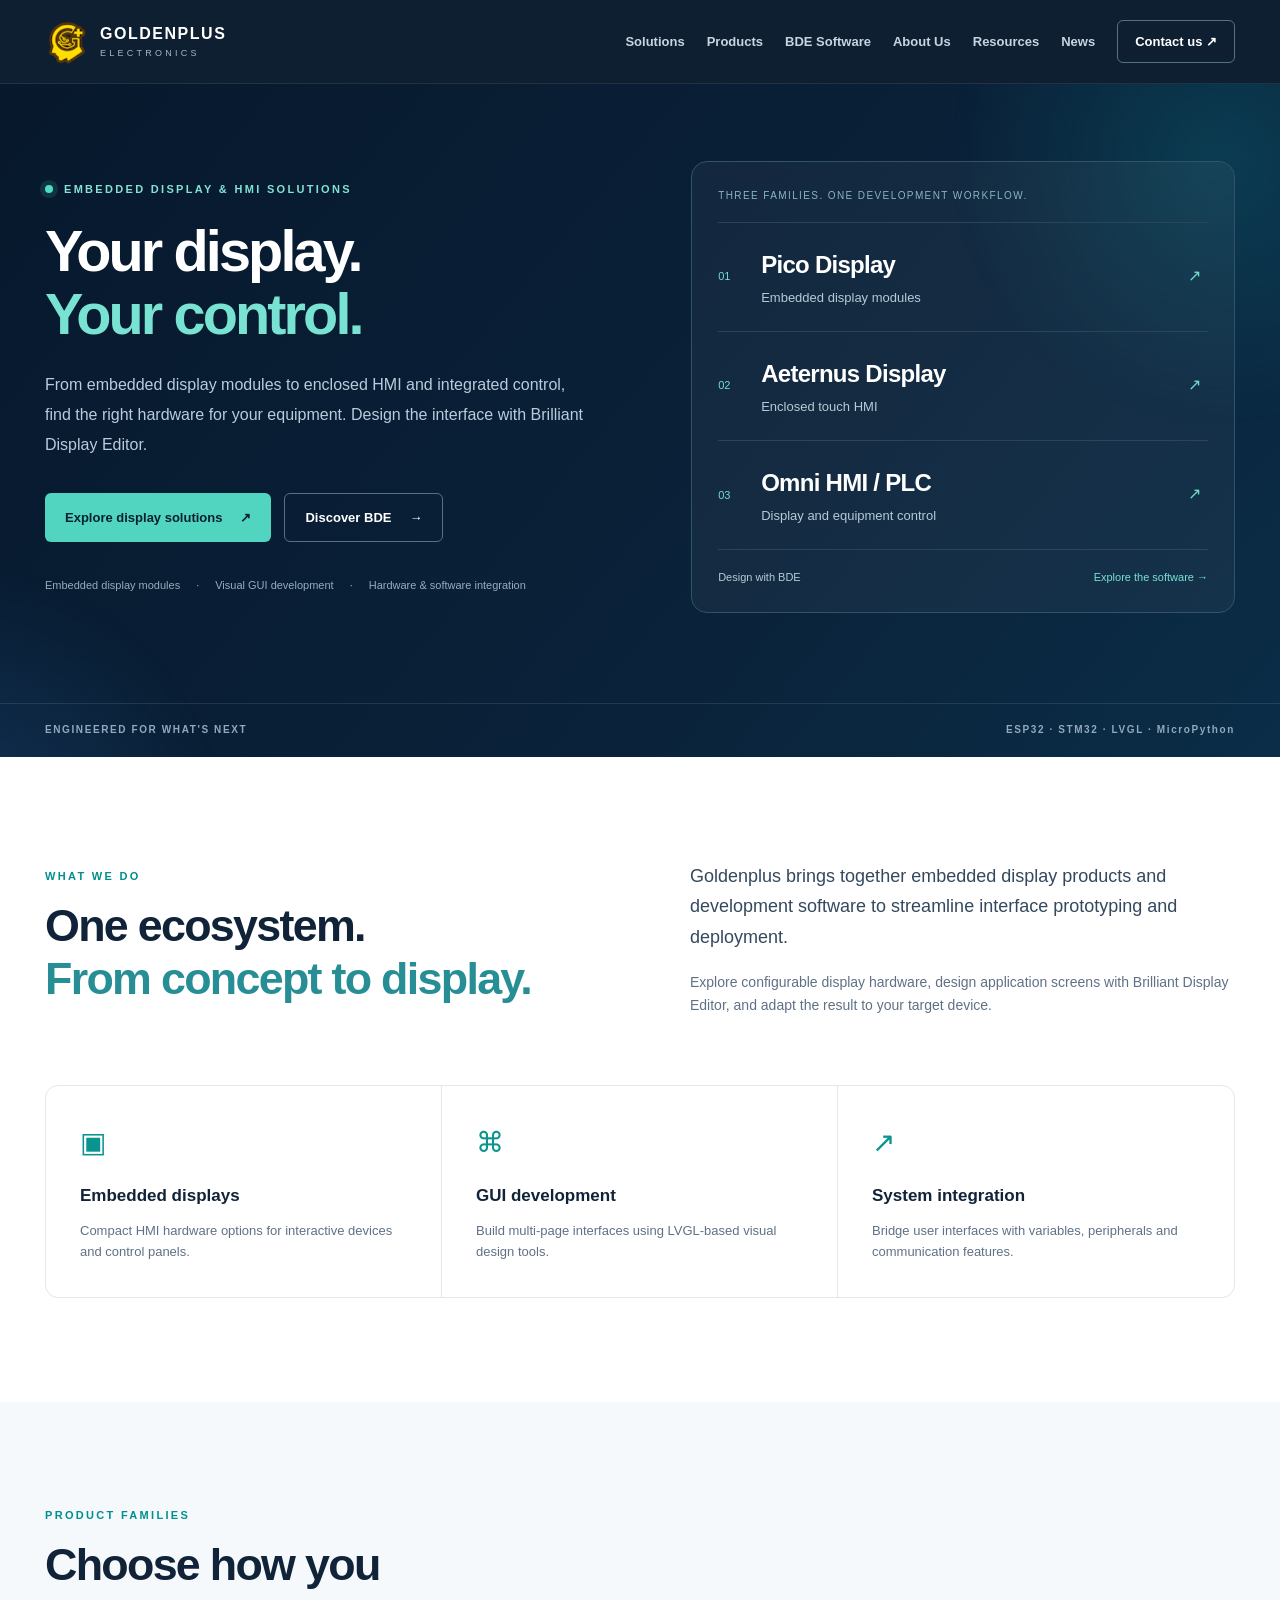
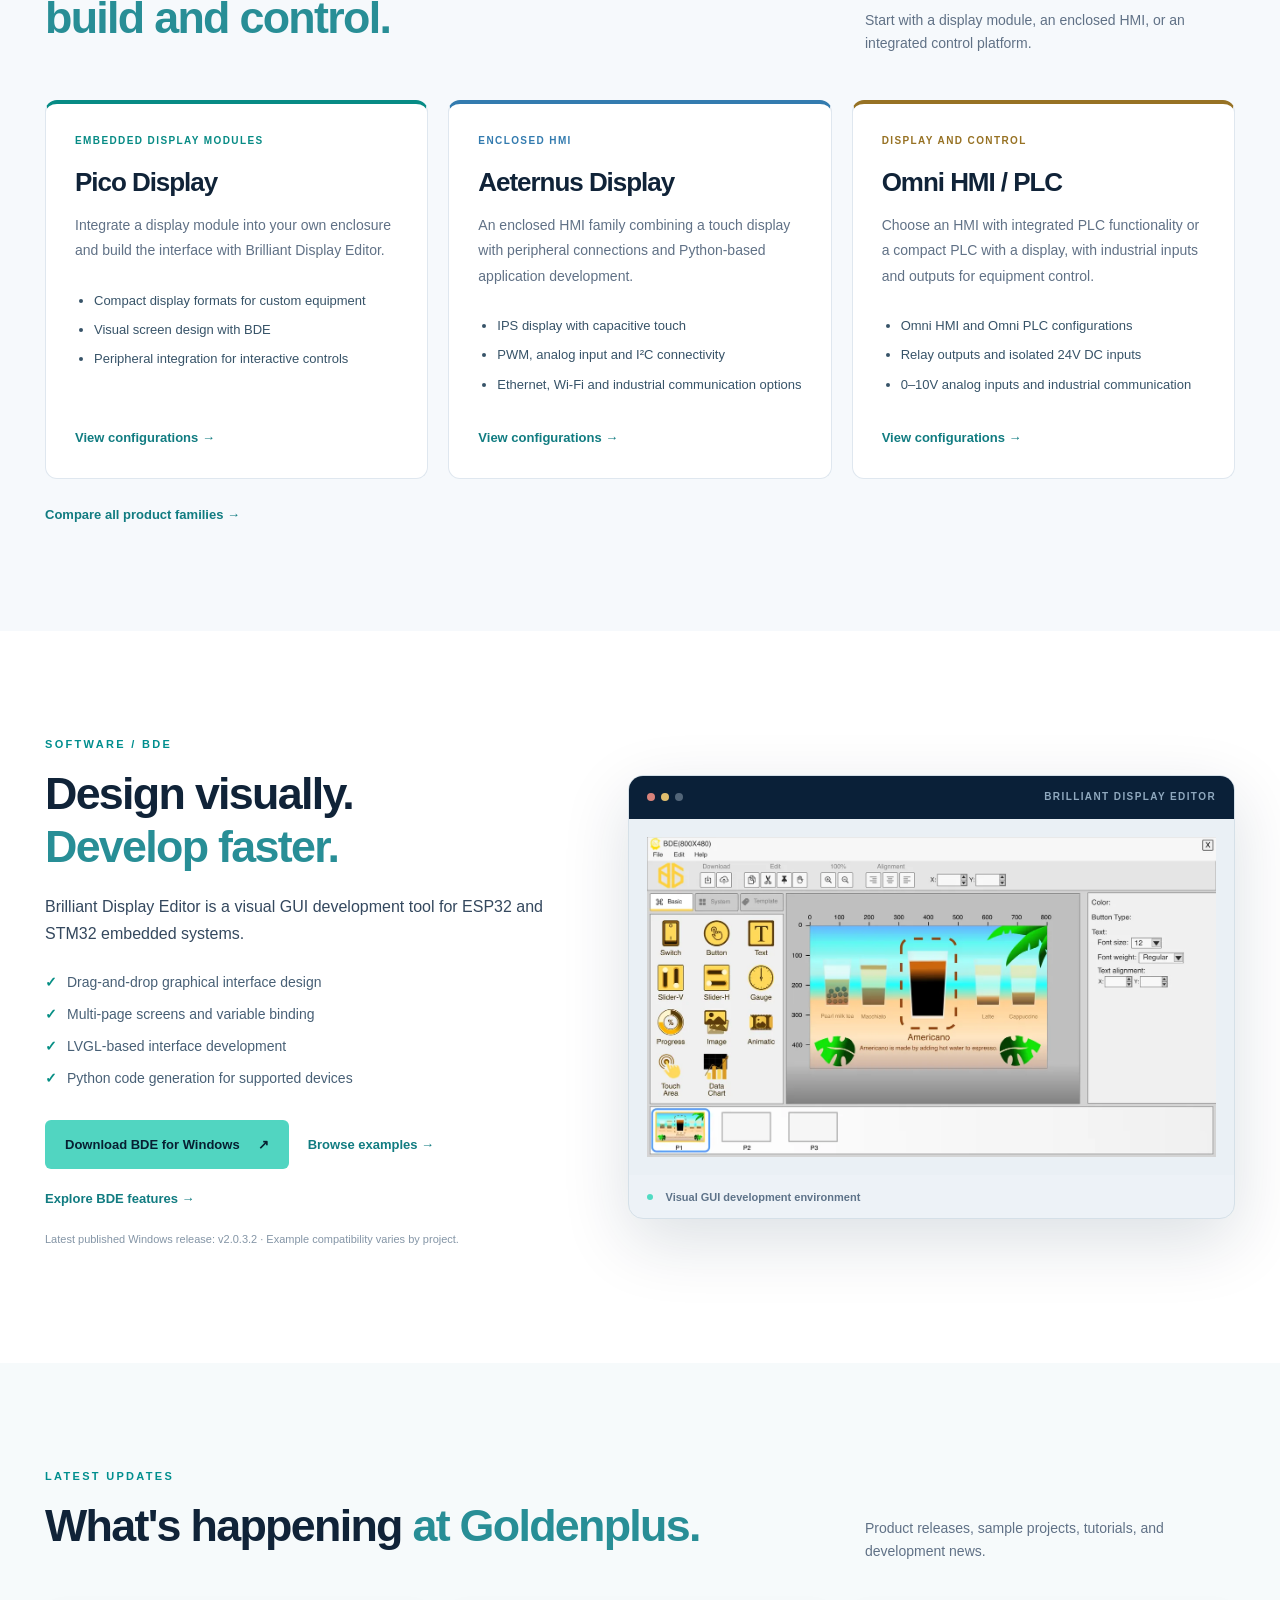
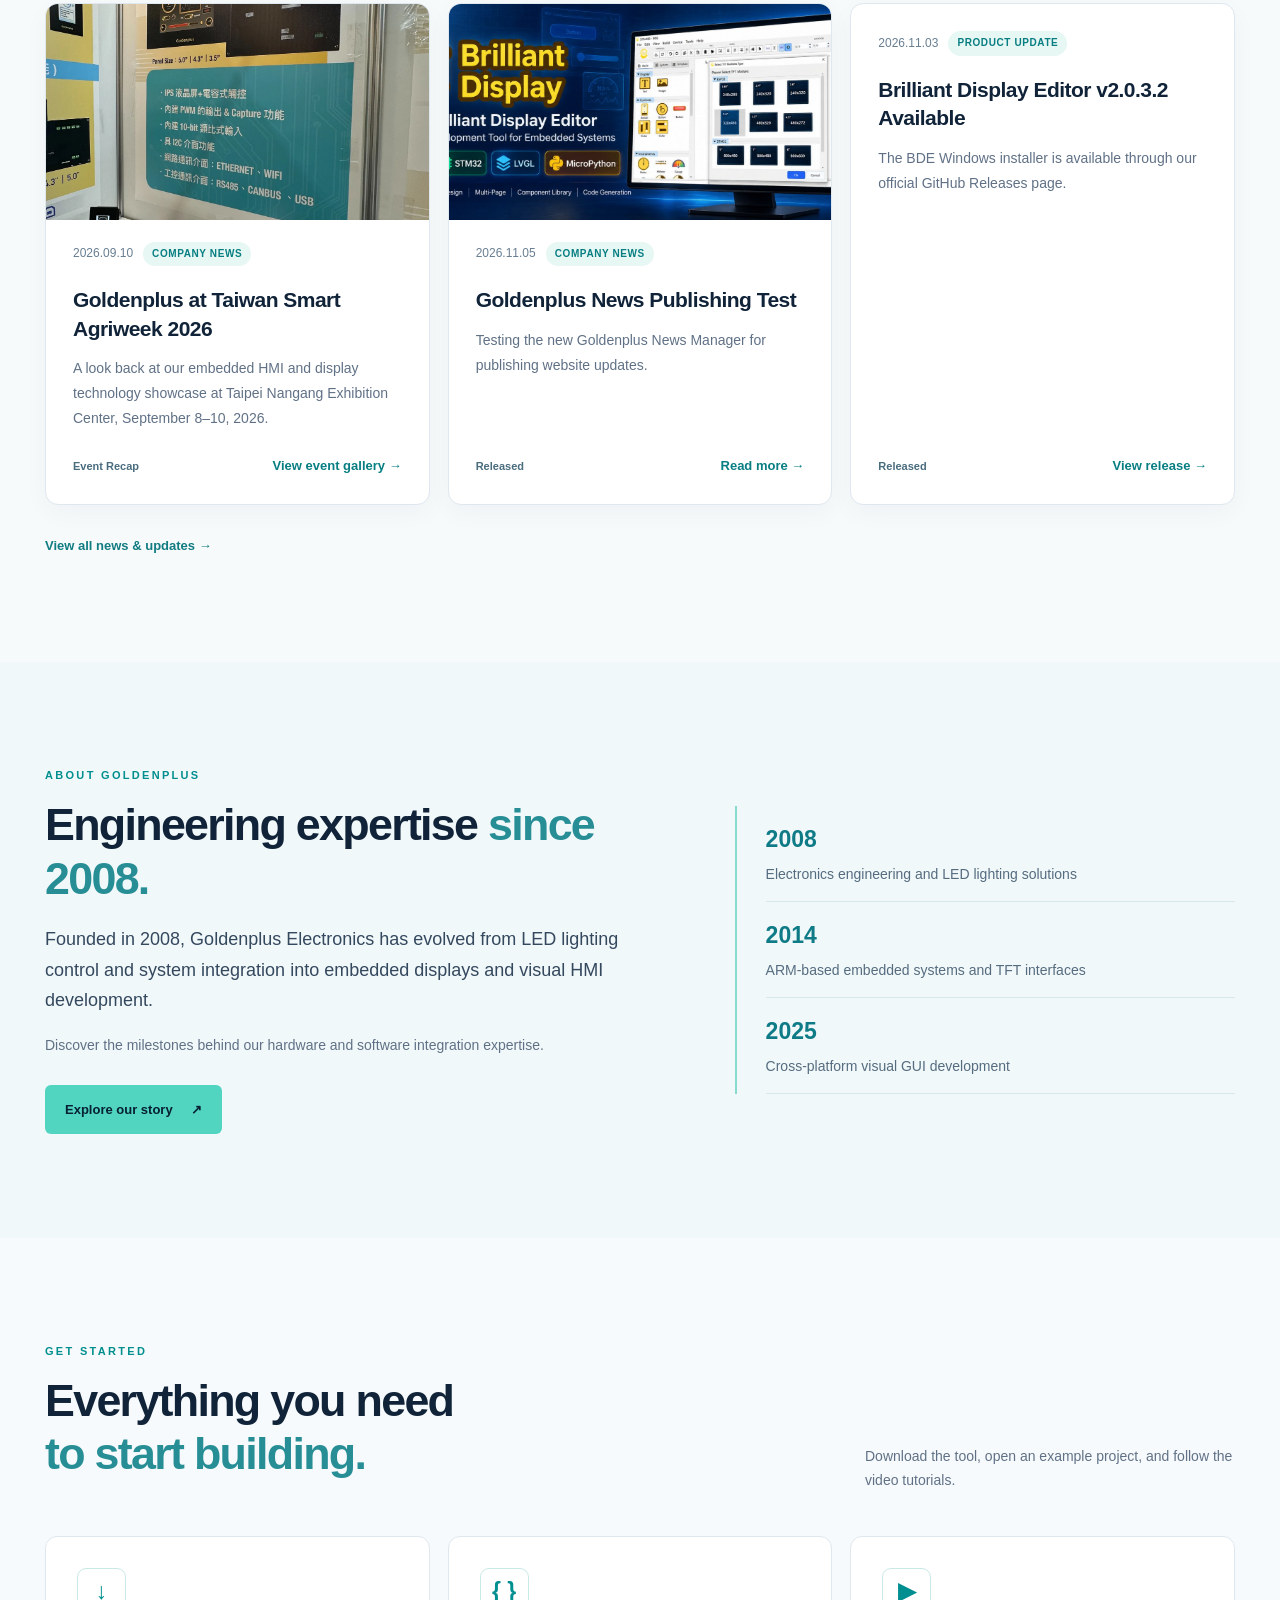
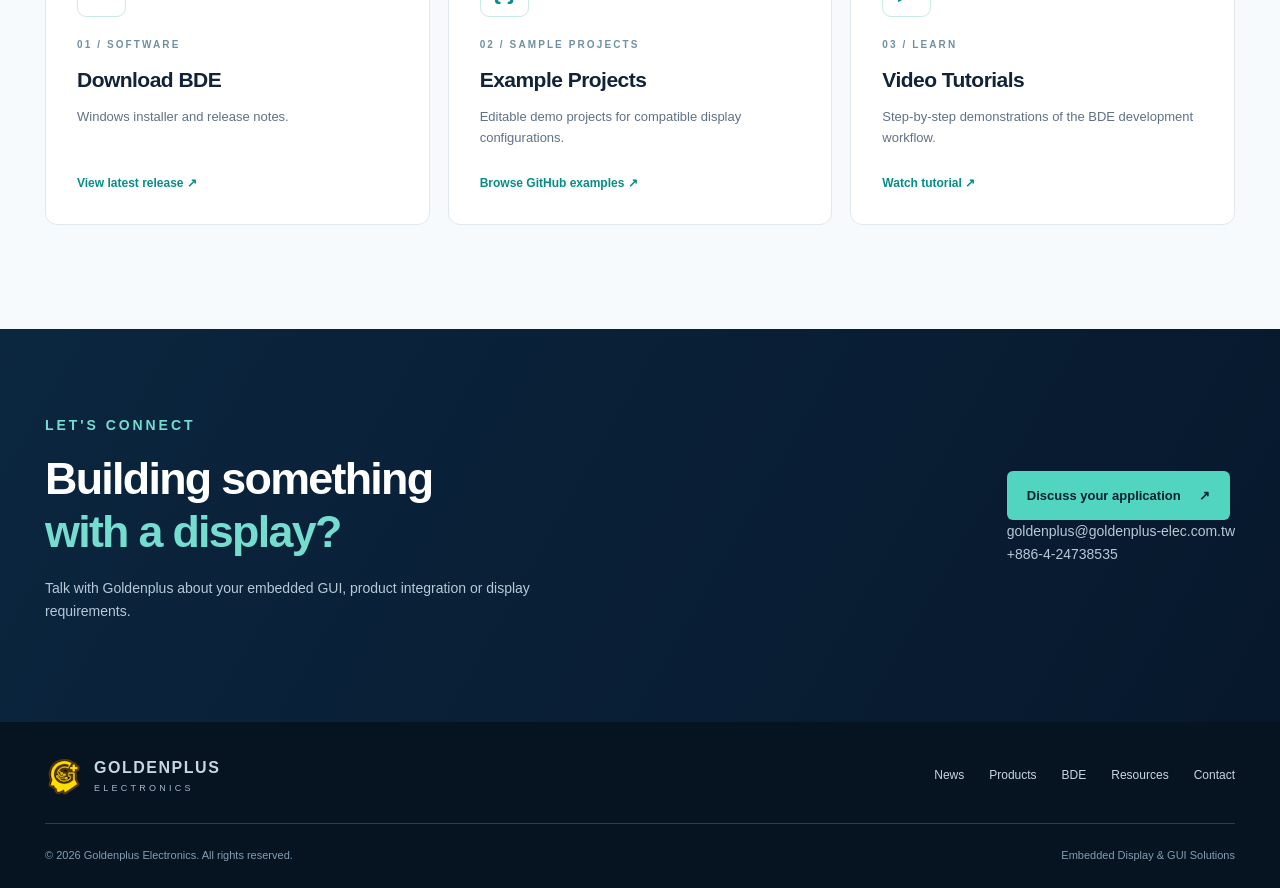
==== index.html @ bac2863a "Restore original Pico product photos in detail gallery" ====
<!doctype html>
<html lang="en">
<head>
<meta charset="utf-8"/>
<meta content="width=device-width, initial-scale=1" name="viewport"/>
<meta content="#07182c" name="theme-color"/>
<meta content="Goldenplus Electronics develops embedded display and HMI solutions for ESP32 and STM32. Explore Pico Display, Aeternus Display, Omni HMI / PLC and Brilliant Display Editor (BDE)." name="description"/>
<meta content="Goldenplus Electronics | Embedded Display Solutions" property="og:title"/>
<meta content="Embedded display hardware, visual GUI development, and engineering solutions for ESP32 and STM32." property="og:description"/>
<title>Goldenplus Electronics | Embedded HMI &amp; Display Solutions</title>
<!-- Set the asset base before loading styles/scripts on nested production URLs. -->
<script>
if (/^(www\.)?goldenplus-elec\.com\.tw$/i.test(window.location.hostname)) {
    var siteBase = document.createElement('base');
    siteBase.href = '/';
    document.head.appendChild(siteBase);
}
</script>
<link href="assets/images/goldenplus-mark.png" rel="icon" type="image/png"/>
<link href="assets/css/style.css?v=42f41fc9467c" rel="stylesheet"/>
<script defer src="assets/js/routes.js?v=c92b873f3d51"></script>
<script defer="" src="assets/js/main.js?v=837a102c98b4"></script>
<script defer="True" src="assets/js/news.js?v=5d70c9dbed1f"></script><script defer src="assets/js/products.js?v=84798b35f860"></script>
</head>
<body>
<a class="skip-link" href="#main">Skip to content</a>
<header class="site-header" id="top">
<div class="container nav-inner">
<a aria-label="Goldenplus Electronics home" class="brand" href="index.html">
<img alt="Goldenplus mark" height="44" src="assets/images/goldenplus-mark.png" width="44"/>
<span><strong>GOLDENPLUS</strong><small>ELECTRONICS</small></span>
</a>
<button aria-controls="primary-nav" aria-expanded="false" aria-label="Open navigation" class="menu-toggle" type="button"><span></span><span></span><span></span></button>
<nav aria-label="Main navigation" class="primary-nav" id="primary-nav"><a href="index.html#solutions">Solutions</a><a href="products.html">Products</a><a href="bde.html">BDE Software</a><a href="about.html">About Us</a><a href="index.html#resources">Resources</a><a href="news.html">News</a><a class="nav-contact" href="index.html#contact">Contact us ↗</a></nav>
</div>
</header>
<main id="main">
<section aria-labelledby="hero-heading" class="hero">
<div class="hero-glow glow-one"></div><div class="hero-glow glow-two"></div>
<div class="container hero-grid">
<div class="hero-copy">
<p class="eyebrow"><span class="eyebrow-dot"></span> EMBEDDED DISPLAY &amp; HMI SOLUTIONS</p>
<h1 id="hero-heading">Your display.<br/><em>Your control.</em></h1>
<p class="hero-lead">From embedded display modules to enclosed HMI and integrated control, find the right hardware for your equipment. Design the interface with Brilliant Display Editor.</p>
<div class="hero-actions"><a class="btn btn-primary" href="products.html">Explore display solutions <span aria-hidden="true">↗</span></a><a class="btn btn-ghost" href="bde.html">Discover BDE <span aria-hidden="true">→</span></a></div>
<div class="hero-points"><span>Embedded display modules</span><span>Visual GUI development</span><span>Hardware &amp; software integration</span></div>
</div>
<div class="hero-visual family-hero-panel" aria-label="Goldenplus product range">
<p class="panel-label">THREE FAMILIES. ONE DEVELOPMENT WORKFLOW.</p>
<a class="hero-family" href="product.html?id=pico"><span class="family-index">01</span><span><strong>Pico Display</strong><small>Embedded display modules</small></span><span aria-hidden="true">↗</span></a>
<a class="hero-family" href="product.html?id=aeternus"><span class="family-index">02</span><span><strong>Aeternus Display</strong><small>Enclosed touch HMI</small></span><span aria-hidden="true">↗</span></a>
<a class="hero-family" href="product.html?id=omni"><span class="family-index">03</span><span><strong>Omni HMI / PLC</strong><small>Display and equipment control</small></span><span aria-hidden="true">↗</span></a>
<div class="panel-foot"><span>Design with BDE</span><a href="bde.html">Explore the software →</a></div>
</div>
</div>
<div class="hero-bottom"><div class="container hero-bottom-inner"><span>ENGINEERED FOR WHAT'S NEXT</span><span>ESP32 · STM32 · LVGL · MicroPython</span></div></div>
</section>
<section aria-labelledby="solutions-heading" class="section intro" id="solutions">
<div class="container intro-grid">
<div><p class="section-kicker">WHAT WE DO</p><h2 id="solutions-heading">One ecosystem.<br/><span>From concept to display.</span></h2></div>
<div><p class="section-lead">Goldenplus brings together embedded display products and development software to streamline interface prototyping and deployment.</p><p class="muted">Explore configurable display hardware, design application screens with Brilliant Display Editor, and adapt the result to your target device.</p></div>
</div>
<div class="container capabilities">
<article class="capability"><span aria-hidden="true" class="capability-icon">▣</span><h3>Embedded displays</h3><p>Compact HMI hardware options for interactive devices and control panels.</p></article>
<article class="capability"><span aria-hidden="true" class="capability-icon">⌘</span><h3>GUI development</h3><p>Build multi-page interfaces using LVGL-based visual design tools.</p></article>
<article class="capability"><span aria-hidden="true" class="capability-icon">↗</span><h3>System integration</h3><p>Bridge user interfaces with variables, peripherals and communication features.</p></article>
</div>
</section>
<section aria-labelledby="hardware-heading" class="section hardware-section" id="hardware">
<div class="container"><div class="section-heading"><div><p class="section-kicker">PRODUCT FAMILIES</p><h2 id="hardware-heading">Choose how you<br/><span>build and control.</span></h2></div><p>Start with a display module, an enclosed HMI, or an integrated control platform.</p></div>
<div class="family-grid" data-product-cards="home" aria-live="polite"><p>Loading product families…</p></div>
<p class="section-followup"><a class="text-link" href="products.html">Compare all product families →</a></p>
<noscript><p>Explore <a href="products.html">Pico Display, Aeternus Display and Omni HMI / PLC</a>. Enable JavaScript to view the product catalog.</p></noscript>
</div></section>
<section aria-labelledby="bde-heading" class="section bde-section" id="bde">
<div class="container bde-grid">
<div class="bde-copy"><p class="section-kicker">SOFTWARE / BDE</p><h2 id="bde-heading">Design visually.<br/><span>Develop faster.</span></h2><p class="section-lead">Brilliant Display Editor is a visual GUI development tool for ESP32 and STM32 embedded systems.</p><ul class="check-list"><li>Drag-and-drop graphical interface design</li><li>Multi-page screens and variable binding</li><li>LVGL-based interface development</li><li>Python code generation for supported devices</li></ul><div class="bde-actions"><a class="btn btn-primary" href="https://github.com/ojamesla/BDE-Releases/releases/latest" rel="noopener noreferrer" target="_blank">Download BDE for Windows <span aria-hidden="true">↗</span></a><a class="text-link" href="https://github.com/ojamesla/BDE-Examples" rel="noopener noreferrer" target="_blank">Browse examples →</a><a class="text-link" href="bde.html">Explore BDE features →</a></div><p class="version-note">Latest published Windows release: v2.0.3.2 · Example compatibility varies by project.</p></div>
<div class="bde-preview"><div class="preview-top"><span class="window-dots"><i></i><i></i><i></i></span><span>BRILLIANT DISPLAY EDITOR</span></div><img alt="Screenshot of the Brilliant Display Editor visual design workspace" loading="lazy" src="assets/images/bde-editor.webp"/><div class="preview-bottom"><span class="live-indicator"></span> Visual GUI development environment</div></div>
</div>
</section>
<section aria-labelledby="latest-news-heading" class="section news-section" id="latest-news">
<div class="container">
<div class="section-heading news-heading">
<div><p class="section-kicker">LATEST UPDATES</p><h2 id="latest-news-heading">What's happening <span>at Goldenplus.</span></h2></div>
<p>Product releases, sample projects, tutorials, and development news.</p>
</div>
<div aria-live="polite" class="news-grid" data-news-list="latest"><p class="news-loading">Loading updates…</p></div>
<div class="news-more"><a class="text-link" href="news.html">View all news &amp; updates →</a></div>
</div>
</section><section aria-labelledby="history-heading" class="section history-preview" id="about"><div class="container history-preview-grid"><div><p class="section-kicker">ABOUT GOLDENPLUS</p><h2 id="history-heading">Engineering expertise <span>since 2008.</span></h2><p class="section-lead">Founded in 2008, Goldenplus Electronics has evolved from LED lighting control and system integration into embedded displays and visual HMI development.</p><p class="muted">Discover the milestones behind our hardware and software integration expertise.</p><a class="btn btn-primary" href="about.html">Explore our story <span aria-hidden="true">↗</span></a></div><div class="milestone-list"><div><strong>2008</strong><span>Electronics engineering and LED lighting solutions</span></div><div><strong>2014</strong><span>ARM-based embedded systems and TFT interfaces</span></div><div><strong>2025</strong><span>Cross-platform visual GUI development</span></div></div></div></section><section aria-labelledby="resources-heading" class="section resources-section" id="resources">
<div class="container"><div class="section-heading"><div><p class="section-kicker">GET STARTED</p><h2 id="resources-heading">Everything you need<br/><span>to start building.</span></h2></div><p>Download the tool, open an example project, and follow the video tutorials.</p></div>
<div class="resources-grid">
<a class="resource-card" href="https://github.com/ojamesla/BDE-Releases/releases/latest" rel="noopener noreferrer" target="_blank"><span class="resource-ico">↓</span><span class="resource-type">01 / SOFTWARE</span><h3>Download BDE</h3><p>Windows installer and release notes.</p><span class="resource-cta">View latest release ↗</span></a>
<a class="resource-card" href="https://github.com/ojamesla/BDE-Examples" rel="noopener noreferrer" target="_blank"><span class="resource-ico">{ }</span><span class="resource-type">02 / SAMPLE PROJECTS</span><h3>Example Projects</h3><p>Editable demo projects for compatible display configurations.</p><span class="resource-cta">Browse GitHub examples ↗</span></a>
<a class="resource-card" href="https://youtu.be/vJTLKdbB1n0" rel="noopener noreferrer" target="_blank"><span class="resource-ico">▶</span><span class="resource-type">03 / LEARN</span><h3>Video Tutorials</h3><p>Step-by-step demonstrations of the BDE development workflow.</p><span class="resource-cta">Watch tutorial ↗</span></a>
</div>
</div>
</section>
<section class="contact-section" id="contact"><div class="container contact-grid"><div><p class="section-kicker">LET'S CONNECT</p><h2>Building something<br/><em>with a display?</em></h2><p>Talk with Goldenplus about your embedded GUI, product integration or display requirements.</p></div><div class="contact-cta"><a class="btn btn-primary" href="mailto:goldenplus@goldenplus-elec.com.tw">Discuss your application <span aria-hidden="true">↗</span></a><p><a href="mailto:goldenplus@goldenplus-elec.com.tw">goldenplus@goldenplus-elec.com.tw</a><br/><a href="tel:+886424738535">+886-4-24738535</a></p></div></div></section>
</main>
<footer class="site-footer"><div class="container footer-main"><a class="brand" href="index.html"><img alt="" height="38" src="assets/images/goldenplus-mark.png" width="38"/><span><strong>GOLDENPLUS</strong><small>ELECTRONICS</small></span></a><div class="footer-links"><a href="news.html">News</a><a href="products.html">Products</a><a href="bde.html">BDE</a><a href="index.html#resources">Resources</a><a href="index.html#contact">Contact</a></div></div><div class="container footer-bottom"><span>© <span id="year">2026</span> Goldenplus Electronics. All rights reserved.</span><span>Embedded Display &amp; GUI Solutions</span></div></footer>
</body>
</html>
---- assets/css/style.css ----
:root{--navy:#07182c;--navy2:#0b223a;--ink:#102338;--muted:#607186;--border:#dfe7ef;--paper:#f6f9fc;--white:#fff;--accent:#47d6c2;--yellow:#f4c54b;--max:1190px}*{box-sizing:border-box}html{scroll-behavior:smooth;scroll-padding-top:80px}body{margin:0;color:var(--ink);background:#fff;font:16px/1.65 -apple-system,BlinkMacSystemFont,'Segoe UI',Roboto,Arial,sans-serif}a{color:inherit;text-decoration:none}button{font:inherit}img{max-width:100%;height:auto;display:block}.container{width:min(var(--max),calc(100% - 56px));margin-inline:auto}.skip-link{position:absolute;left:10px;top:-60px;padding:10px;background:#fff;z-index:100}.skip-link:focus{top:10px}.site-header{height:84px;position:sticky;top:0;background:rgba(7,24,44,.97);color:white;z-index:40;border-bottom:1px solid rgba(255,255,255,.09);backdrop-filter:blur(14px)}.nav-inner,.brand,.primary-nav,.hero-actions,.hero-points,.hero-bottom-inner,.section-heading,.footer-main,.footer-bottom{display:flex;align-items:center}.nav-inner{height:100%;justify-content:space-between;gap:28px}.brand{gap:11px;flex-shrink:0}.brand img{object-fit:contain}.brand strong,.brand small{display:block;line-height:1.15;letter-spacing:.095em}.brand strong{font-size:16px;font-weight:800}.brand small{font-size:9px;margin-top:5px;color:#a4b7c8;letter-spacing:.36em}.primary-nav{gap:31px;font-size:13px;font-weight:650}.primary-nav>a:not(.nav-contact){color:#c8d4df;transition:color .2s}.primary-nav>a:hover{color:#fff}.nav-contact{border:1px solid #557089;border-radius:6px;padding:10px 17px;color:#fff}.nav-contact:hover{border-color:var(--accent)}.menu-toggle{display:none;background:transparent;border:0;padding:10px;cursor:pointer}.menu-toggle span{display:block;width:25px;height:2px;background:#fff;margin:5px}.hero{position:relative;overflow:hidden;color:#fff;background:linear-gradient(130deg,#07182c 0%,#0a223a 62%,#0b2d47 100%)}.hero-grid{display:grid;grid-template-columns:1.04fr .96fr;min-height:596px;align-items:center;gap:57px;padding-top:77px;padding-bottom:90px;position:relative;z-index:2}.hero-glow{position:absolute;border-radius:100%;filter:blur(7px);pointer-events:none}.glow-one{width:550px;height:550px;right:-210px;top:-200px;background:radial-gradient(circle,rgba(14,157,166,.2),transparent 68%)}.glow-two{width:580px;height:580px;left:-350px;bottom:-380px;background:radial-gradient(circle,rgba(48,115,187,.27),transparent 70%)}.eyebrow,.section-kicker,.resource-type,.product-number{font-size:11px;letter-spacing:.21em;font-weight:800}.eyebrow{color:#83e2d5;display:flex;align-items:center;gap:11px}.eyebrow-dot,.pulse,.live-indicator{width:8px;height:8px;background:#51dbc3;border-radius:50%;display:inline-block;box-shadow:0 0 0 5px rgba(81,219,195,.13)}h1,h2,h3,p{margin-top:0}.hero h1{font-size:clamp(44px,4.5vw,69px);line-height:1.09;letter-spacing:-.05em;max-width:630px;margin:22px 0 24px;font-weight:760}.hero h1 em{color:#78e3d3;font-style:normal}.hero-lead{max-width:550px;color:#bacbdc;font-size:16px;line-height:1.9;margin-bottom:32px}.hero-actions{gap:13px;flex-wrap:wrap}.btn{display:inline-flex;gap:18px;align-items:center;justify-content:center;font-size:13px;font-weight:800;min-height:49px;padding:12px 20px;border-radius:6px;transition:transform .2s,background .2s}.btn:hover{transform:translateY(-2px)}.btn-primary{background:#51d5c1;color:#072032}.btn-primary:hover{background:#7de6d6}.btn-ghost{color:#fff;border:1px solid #577089}.btn-ghost:hover{background:#163b53}.hero-points{gap:16px;flex-wrap:wrap;margin-top:34px;color:#95adbf;font-size:11px}.hero-points span+span:before{content:'·';margin-right:16px;color:#51d5c1}.hero-visual{position:relative}.hero-visual-frame{background:#142c40;border:1px solid rgba(139,220,224,.18);padding:11px;border-radius:18px;box-shadow:0 40px 95px rgba(0,0,0,.34);transform:perspective(1300px) rotateY(-4deg)}.hero-visual-frame img{width:100%;border-radius:10px}.floating-tag{position:absolute;bottom:-31px;left:-35px;display:flex;align-items:center;gap:16px;background:#fff;color:#0a2438;padding:17px 22px;border-radius:9px;box-shadow:0 20px 55px rgba(0,0,0,.25)}.floating-tag strong,.floating-tag small{display:block}.floating-tag strong{font-size:13px}.floating-tag small{font-size:11px;color:#667c8e}.visual-grid{position:absolute;inset:-25px -20px -25px 10px;z-index:-1;background-image:linear-gradient(rgba(114,217,218,.07) 1px,transparent 1px),linear-gradient(90deg,rgba(114,217,218,.07) 1px,transparent 1px);background-size:30px 30px;mask-image:linear-gradient(90deg,transparent,#000)}.hero-bottom{border-top:1px solid rgba(255,255,255,.1);position:relative;z-index:2}.hero-bottom-inner{min-height:53px;justify-content:space-between;color:#91a9bd;font-size:10px;letter-spacing:.16em;font-weight:750}.section{padding:104px 0}.section-kicker{color:#008e8e;margin-bottom:14px}.intro-grid{display:grid;grid-template-columns:1fr 1fr;gap:100px;align-items:center}.section h2,.contact-section h2{font-size:clamp(33px,3.5vw,49px);line-height:1.19;letter-spacing:-.038em;margin:0 0 19px}.section h2 span{color:#288e96}.section-lead{font-size:18px;line-height:1.7;color:#34485e}.muted{color:var(--muted);font-size:14px}.capabilities{display:grid;grid-template-columns:repeat(3,1fr);margin-top:54px;border:1px solid var(--border);border-radius:13px;overflow:hidden}.capability{padding:34px;border-right:1px solid var(--border)}.capability:last-child{border-right:0}.capability-icon{font-size:28px;color:#0a948f}.capability h3{font-size:17px;margin:16px 0 10px}.capability p{font-size:13px;color:var(--muted);margin:0}.hardware-section{background:var(--paper)}.section-heading{justify-content:space-between;align-items:end;gap:60px;margin-bottom:36px}.section-heading>p{max-width:370px;color:var(--muted);font-size:14px;margin-bottom:8px}.product-grid{display:grid;grid-template-columns:repeat(4,1fr);gap:15px}.product-card{background:#fff;border:1px solid var(--border);border-radius:11px;overflow:hidden;transition:transform .2s,box-shadow .2s}.product-card:hover{transform:translateY(-4px);box-shadow:0 14px 35px #123b5515}.product-photo{height:225px;display:flex;align-items:center;justify-content:center;padding:22px;background:linear-gradient(160deg,#f5fafc,#eaf2f7)}.product-photo img{max-height:100%;object-fit:contain}.product-info{padding:20px 21px 24px}.product-number{font-size:9px;color:#5b899a}.product-info h3{font-size:31px;line-height:1;margin:12px 0 8px;letter-spacing:-.03em}.product-info h3 span{font-size:14px;color:#607186;font-weight:500}.product-info p{color:#657a8c;font-size:12px;margin:0}.hardware-note{color:#748599;font-size:12px;margin:19px 0 0}.other-families{margin-top:42px;border-top:1px solid #d6e1ea;padding-top:25px;display:flex;align-items:center;justify-content:space-between;gap:20px}.other-families>div{display:grid;gap:4px}.other-families strong{font-size:15px}.other-families span{font-size:12px;color:#75879a}.other-families>a,.text-link{font-size:13px;font-weight:800;color:#117c81}.bde-section{background:#fff}.bde-grid{display:grid;grid-template-columns:.92fr 1.08fr;align-items:center;gap:65px}.bde-copy .section-lead{font-size:16px}.check-list{list-style:none;margin:24px 0 30px;padding:0;display:grid;gap:9px;font-size:14px;color:#486076}.check-list li:before{content:'✓';display:inline-block;color:#078f85;font-weight:800;margin-right:10px}.bde-actions{display:flex;align-items:center;flex-wrap:wrap;gap:19px}.version-note{font-size:11px;color:#8495a6;margin-top:20px}.bde-preview{background:#edf2f7;border:1px solid #d5e0e8;border-radius:15px;overflow:hidden;box-shadow:0 22px 68px rgba(10,35,64,.14)}.preview-top{height:43px;background:#0a2038;display:flex;align-items:center;justify-content:space-between;padding:0 18px;color:#8fa8be;letter-spacing:.14em;font-weight:800;font-size:10px}.window-dots{display:flex;gap:6px}.window-dots i{width:8px;height:8px;border-radius:50%;background:#526578}.window-dots i:first-child{background:#d8827b}.window-dots i:nth-child(2){background:#dfbd6d}.bde-preview>img{width:100%;max-height:480px;object-fit:contain;padding:18px;background:#eaf0f5}.preview-bottom{height:43px;display:flex;align-items:center;gap:13px;padding:0 18px;color:#5e7389;font-size:11px;font-weight:650}.live-indicator{width:6px;height:6px;box-shadow:none}.resources-section{background:#f7fafc}.resources-grid{display:grid;grid-template-columns:repeat(3,1fr);gap:18px}.resource-card{background:white;padding:31px;border:1px solid var(--border);border-radius:12px;min-height:280px;display:flex;flex-direction:column;transition:transform .2s,border-color .2s}.resource-card:hover{transform:translateY(-4px);border-color:#42c5b9}.resource-ico{font-size:23px;color:#008f90;width:49px;height:49px;border:1px solid #c9e9e7;border-radius:9px;display:flex;align-items:center;justify-content:center;font-weight:700;margin-bottom:20px}.resource-type{font-size:10px;color:#7090a2}.resource-card h3{font-size:21px;margin:10px 0 8px;letter-spacing:-.025em}.resource-card p{font-size:13px;color:var(--muted);margin-bottom:25px}.resource-cta{margin-top:auto;color:#078d88;font-size:12px;font-weight:800}.contact-section{padding:85px 0;background:linear-gradient(120deg,#0b263f,#07182c);color:white}.contact-grid{display:grid;grid-template-columns:1fr .65fr;align-items:center;gap:80px}.contact-section .section-kicker{color:#74ddd0}.contact-section h2 em{font-style:normal;color:#74ddd0}.contact-section p{max-width:540px;color:#b7c9d7;font-size:14px}.contact-cta{justify-self:end}.contact-warning{max-width:275px;font-size:11px!important;color:#d7c695!important;line-height:1.5}.footer-site-link{font-size:12px;color:#8ab4cb}.site-footer{background:#061422;color:#c6d6e3;padding:35px 0 24px}.footer-main{justify-content:space-between;gap:25px;padding-bottom:28px;border-bottom:1px solid #23405a}.footer-links{display:flex;gap:25px;font-size:12px}.footer-links a:hover{color:#77dfd1}.footer-bottom{justify-content:space-between;padding-top:22px;font-size:11px;color:#839eb2}@media(max-width:980px){.hero-grid{grid-template-columns:1fr;gap:35px;padding-top:70px}.hero-copy{max-width:720px}.hero-visual{max-width:700px}.bde-grid{gap:35px}.product-photo{height:185px}.primary-nav{gap:17px}.floating-tag{left:10px}.hero-bottom-inner{gap:12px}}@media(max-width:720px){.container{width:min(100% - 36px,560px)}.site-header{height:69px}.brand strong{font-size:13px}.brand small{font-size:8px}.brand img{width:35px;height:35px}.menu-toggle{display:block}.primary-nav{display:none;position:absolute;left:0;right:0;top:69px;background:#081c32;padding:24px 18px 26px;flex-direction:column;align-items:stretch;gap:17px;border-top:1px solid #1e3c57;box-shadow:0 20px 30px #06142260}.primary-nav.is-open{display:flex}.primary-nav a{font-size:14px}.nav-contact{text-align:center}.hero-grid{padding-top:62px;padding-bottom:70px}.hero h1{font-size:clamp(40px,11vw,59px)}.hero-lead{font-size:15px}.hero-points{gap:9px}.hero-points span+span:before{margin-right:9px}.hero-visual-frame{transform:none}.floating-tag{position:relative;bottom:auto;left:auto;margin:-16px 20px 0;width:max-content;max-width:calc(100% - 40px);padding:12px}.hero-bottom-inner{font-size:8px;letter-spacing:.08em}.section{padding:72px 0}.intro-grid,.bde-grid,.contact-grid{grid-template-columns:1fr;gap:22px}.capabilities{grid-template-columns:1fr;margin-top:28px}.capability{border-right:0;border-bottom:1px solid var(--border);padding:27px}.capability:last-child{border-bottom:0}.section-heading{display:block}.section-heading>p{margin-top:20px}.product-grid{grid-template-columns:repeat(2,1fr)}.product-photo{height:190px}.product-info{padding:15px}.product-info h3{font-size:25px}.other-families{flex-wrap:wrap;gap:25px}.bde-grid{gap:35px}.resources-grid{grid-template-columns:1fr}.resource-card{min-height:auto}.contact-section{padding:65px 0}.contact-cta{justify-self:start}.footer-main,.footer-bottom{align-items:start;flex-direction:column}.footer-links{flex-wrap:wrap;gap:18px}}@media(max-width:390px){.product-grid{gap:9px}.product-photo{height:150px;padding:10px}.product-number{letter-spacing:.08em}.hero-actions .btn{width:100%}.hero-bottom-inner span:first-child{display:none}}

/* --- Multi-page extension: About, Products and BDE --- */
.primary-nav{gap:22px}.primary-nav a[aria-current="page"]{color:#75e2d1}
.section-followup{margin:22px 0 0}.history-preview{background:#f1f8fa}.history-preview-grid{display:grid;grid-template-columns:1.1fr .9fr;gap:78px;align-items:center}.history-preview .btn{margin-top:14px}.milestone-list{border-left:2px solid #89dace;padding-left:29px}.milestone-list>div{display:grid;gap:4px;padding:15px 0;border-bottom:1px solid #d7e7ec}.milestone-list strong{font-size:23px;color:#0e7b86}.milestone-list span{color:#556c7f;font-size:14px}
.inner-hero{background:linear-gradient(120deg,#07182c,#0b2c46);color:#fff;padding:94px 0 100px}.inner-hero .container{max-width:1190px}.inner-hero h1{font-size:clamp(42px,5vw,72px);line-height:1.1;letter-spacing:-.05em;max-width:900px;margin:19px 0 25px}.inner-hero h1 em{font-style:normal;color:#76e1d0}.inner-lead{max-width:700px;color:#c0d0dc;font-size:17px;line-height:1.8}.inner-hero .version-note{color:#a7c7d6;margin-top:18px}
.about-intro{display:grid;grid-template-columns:1fr 1fr;gap:70px}.timeline-section{background:#f6f9fc}.timeline-section h2{margin-bottom:35px}.timeline{display:grid;gap:18px}.timeline-entry{display:grid;grid-template-columns:155px minmax(0,1fr) 255px;gap:24px;align-items:center;background:#fff;padding:20px;border:1px solid var(--border);border-radius:12px}.timeline-year{font-size:25px;font-weight:800;color:#0a8a90;letter-spacing:-.04em}.timeline-copy h3{font-size:20px;margin:0 0 8px}.timeline-copy p{font-size:14px;color:#5c7083;line-height:1.75;margin:0}.timeline-copy .text-link{display:inline-block;margin-top:12px}.timeline-entry img{width:100%;height:145px;object-fit:cover;border-radius:8px;background:#e6edf1}.value-grid{display:grid;grid-template-columns:repeat(3,1fr);gap:18px;margin-top:25px}.value-grid article{padding:26px;background:#fff;border:1px solid var(--border);border-radius:12px}.value-grid h3{font-size:20px;margin-bottom:9px}.value-grid p{font-size:14px;color:var(--muted);margin-bottom:8px}.cta-banner{background:#0a243b;color:white}.cta-banner .section-kicker{color:#73dccf}.cta-banner p{color:#bacbdc}.banner-inner{display:flex;align-items:center;justify-content:space-between;gap:30px}.banner-actions{display:flex;gap:12px;flex-wrap:wrap}.btn-outline-light{border:1px solid #6e90a2;color:white}
.products-detail{background:#f6f9fc}.detail-product-grid{display:grid;grid-template-columns:repeat(2,1fr);gap:20px;margin-top:30px}.detail-product{display:grid;grid-template-columns:42% 1fr;align-items:center;background:white;border:1px solid var(--border);border-radius:14px;overflow:hidden}.detail-product img{width:100%;height:250px;object-fit:contain;background:#eaf2f6;padding:19px}.detail-product>div{padding:20px}.detail-product h3{font-size:28px;line-height:1.1;margin:12px 0}.detail-product p{font-size:14px;color:#5a6f80}.detail-product .product-spec{font-weight:750;color:#0a7884}.family-section{background:white}.soft-tag{display:inline-block;margin-top:9px;padding:5px 10px;border-radius:20px;background:#eaf5f5;color:#217e81;font-size:11px;font-weight:700}.bde-detail-grid{display:grid;grid-template-columns:1fr 1fr;gap:50px;align-items:center}
@media(max-width:980px){.history-preview-grid,.about-intro,.bde-detail-grid{gap:35px}.timeline-entry{grid-template-columns:105px 1fr 170px;gap:14px}.timeline-entry img{height:120px}.detail-product{grid-template-columns:1fr}.detail-product img{height:200px}.primary-nav{gap:13px;font-size:12px}}
@media(max-width:720px){.inner-hero{padding:70px 0 76px}.inner-hero h1{font-size:clamp(38px,10vw,54px)}.inner-lead{font-size:15px}.history-preview-grid,.about-intro,.bde-detail-grid{grid-template-columns:1fr}.milestone-list{margin-top:12px}.timeline-entry{grid-template-columns:1fr;gap:10px}.timeline-entry img{height:190px;order:-1}.timeline-year{font-size:22px}.value-grid,.detail-product-grid{grid-template-columns:1fr}.detail-product{grid-template-columns:42% 1fr}.detail-product img{height:200px}.banner-inner{display:block}.banner-actions{margin-top:22px}.section{padding:68px 0}.hero-visual-frame{padding:6px}.hero-bottom-inner{gap:15px}}
@media(max-width:440px){.detail-product{grid-template-columns:1fr}.detail-product img{height:210px}.timeline-entry img{height:160px}}
@media(prefers-reduced-motion:reduce){html{scroll-behavior:auto}.btn,.product-card,.resource-card{transition:none}}

/* --- Goldenplus News: shared latest cards and dedicated news page --- */
.news-section{background:#f6fafb}.news-heading{margin-bottom:32px}.news-grid{display:grid;grid-template-columns:repeat(3,minmax(0,1fr));gap:18px}.news-card{background:#fff;border:1px solid #dfe7ef;border-radius:13px;padding:27px;display:flex;flex-direction:column;min-height:260px;box-shadow:0 8px 26px rgba(10,35,64,.035)}.news-meta{display:flex;flex-wrap:wrap;align-items:center;gap:10px;margin-bottom:20px}.news-date{font-size:12px;color:#687e91;font-variant-numeric:tabular-nums}.news-category{font-size:10px;font-weight:800;letter-spacing:.06em;text-transform:uppercase;color:#087e82;background:#e6f7f4;border-radius:99px;padding:4px 9px}.news-card h3{font-size:21px;line-height:1.35;letter-spacing:-.025em;margin:0 0 13px}.news-summary{font-size:14px;line-height:1.8;color:#607186;margin-bottom:24px}.news-card-bottom{display:flex;align-items:center;justify-content:space-between;gap:14px;flex-wrap:wrap;margin-top:auto}.news-status{font-size:11px;font-weight:700;color:#496c7e}.news-link{font-size:13px;font-weight:800;color:#087e82}.news-link:hover,.news-more a:hover{text-decoration:underline}.news-more{margin-top:27px}.news-filters{display:flex;flex-wrap:wrap;gap:9px;margin-bottom:28px}.news-filter{appearance:none;background:#fff;color:#315167;border:1px solid #cfdfe6;border-radius:100px;min-height:43px;padding:8px 17px;cursor:pointer;font-weight:700;font-size:13px}.news-filter:hover{border-color:#24a99f}.news-filter.is-active{background:#0b2b43;border-color:#0b2b43;color:#fff}.news-filter:focus-visible,.news-link:focus-visible{outline:3px solid #3cbfac;outline-offset:3px}.news-page-section{background:#f6fafb}.news-disclaimer{margin-top:25px;color:#6b8091;font-size:13px;max-width:760px}.news-loading,.news-error,.news-empty{grid-column:1/-1;color:#607186;font-size:14px;padding:20px 0}.news-cta-section{background:#fff}.news-cta-inner{display:flex;align-items:center;justify-content:space-between;gap:35px}.news-cta-links{display:flex;align-items:center;gap:20px;flex-wrap:wrap}
@media(max-width:980px){.news-grid{grid-template-columns:repeat(2,minmax(0,1fr))}}
@media(max-width:720px){.news-grid{grid-template-columns:1fr}.news-card{min-height:0;padding:23px}.news-card h3{font-size:20px}.news-cta-inner{display:block}.news-cta-links{margin-top:23px}.news-filters{gap:7px}.news-filter{font-size:12px;padding:8px 13px}}

/* News photo covers and event article gallery */
.news-card-media{margin:-27px -27px 22px;overflow:hidden;border-radius:12px 12px 0 0;background:#e6f0f4;aspect-ratio:16/9}
.news-card-image{width:100%;height:100%;object-fit:cover}
.news-card:has(.news-card-media){padding-top:27px}
.event-article{max-width:970px;margin:auto}
.event-article .event-hero-image{width:100%;height:auto;aspect-ratio:16/9;object-fit:cover;border-radius:14px;margin:27px 0 30px}
.event-article h2{font-size:clamp(24px,3vw,36px);line-height:1.2;margin:34px 0 18px}
.event-article p,.event-article li{font-size:16px;color:#52687b;line-height:1.85}
.event-facts{display:grid;grid-template-columns:repeat(3,minmax(0,1fr));gap:12px;margin:20px 0 35px}
.event-facts>div{border-radius:10px;border:1px solid #dfe7ef;background:#fff;padding:16px}
.event-facts strong{display:block;font-size:11px;letter-spacing:.08em;text-transform:uppercase;color:#087e82;margin-bottom:8px}
.event-facts span{font-size:14px;color:#263b4a}
.event-gallery{display:grid;grid-template-columns:repeat(2,minmax(0,1fr));gap:16px;margin-top:23px}
.event-gallery figure{margin:0;background:#fff;border:1px solid #dfe7ef;overflow:hidden;border-radius:12px}
.event-gallery img{width:100%;height:275px;object-fit:cover}
.event-gallery figcaption{padding:12px 14px;font-size:13px;color:#546a7c}
.event-gallery a:focus-visible{outline:3px solid #2faeaa;outline-offset:2px}
@media(max-width:720px){.news-card-media{margin:-23px -23px 20px}.news-card:has(.news-card-media){padding-top:23px}.event-facts{grid-template-columns:1fr}.event-gallery{grid-template-columns:1fr}.event-gallery img{height:auto;max-height:430px;object-fit:contain;background:#eaf0f4}}

/* Shared JSON-backed article template */
.article-section{background:#f6fafb}.article-section .event-article>p:first-child{margin-bottom:20px}.article-section .event-article ul{padding-left:24px}.article-section .event-article li{margin:8px 0}.article-section .event-article .news-error{color:#9a3340}.article-section .event-gallery{margin-bottom:30px}

/* Product catalog: shared family cards, comparison tables and detail template. */
a:focus-visible,button:focus-visible,.spec-scroll:focus-visible{outline:3px solid #189f98;outline-offset:5px}
.family-hero-panel{background:rgba(255,255,255,.04);border:1px solid #315268;border-radius:16px;padding:26px;min-width:0}
.panel-label{font-size:10px;letter-spacing:.14em;color:#88b4c4;margin:0 0 17px}.hero-family{display:grid;grid-template-columns:28px minmax(0,1fr) 20px;gap:15px;align-items:center;padding:22px 0;border-top:1px solid #2a455a}.hero-family strong{font-size:24px;letter-spacing:-.03em;display:block}.hero-family small{color:#b6cad6;font-size:13px;display:block;margin-top:3px}.hero-family:hover strong,.panel-foot a:hover{color:#78e3d0}.family-index{font-size:11px;color:#73ddd0}.hero-family>span:last-child{color:#70dcca}.panel-foot{border-top:1px solid #2a455a;padding-top:18px;display:flex;flex-wrap:wrap;gap:10px;justify-content:space-between;font-size:11px;color:#b7cbd6}.panel-foot a{color:#77e2ce}
.family-grid{display:grid;grid-template-columns:repeat(3,minmax(0,1fr));gap:20px;margin-top:30px}.family-card{--family-accent:#078b85;display:flex;flex-direction:column;min-width:0;background:#fff;border:1px solid var(--border);border-top:4px solid var(--family-accent);border-radius:12px;padding:29px}.family-aeternus{--family-accent:#337baf}.family-omni{--family-accent:#977224}.family-category{color:var(--family-accent);text-transform:uppercase;font-size:10px;letter-spacing:.14em;font-weight:800;margin:0 0 18px}.family-card h3{font-size:26px;letter-spacing:-.04em;line-height:1.2;margin:0 0 15px}.family-title-link:hover{text-decoration:underline;text-underline-offset:5px}.family-summary{color:var(--muted);font-size:14px;line-height:1.8;margin:0 0 18px}.family-highlights{padding-left:19px;font-size:13px;color:#375368;margin:0 0 24px}.family-highlights li{margin:8px 0}.family-cta{margin-top:auto;font-size:13px}.family-comparison,.related-section{background:var(--paper)}.catalog-jump{display:inline-block;color:#7ce3d2;margin-top:15px}.catalog-note{font-size:13px;color:#5d7183;max-width:970px;line-height:1.8;margin-top:18px}.spec-scroll{max-width:100%;overflow-x:auto;border:1px solid var(--border);border-radius:10px;background:#fff;margin-top:22px}.spec-table{width:100%;border-collapse:collapse;text-align:left;font-size:14px;line-height:1.6}.spec-table caption{text-align:left;padding:16px 20px;background:#edf4f7;font-size:12px;font-weight:750;color:#35566c}.spec-table th,.spec-table td{padding:16px 20px;border-bottom:1px solid var(--border);vertical-align:top;min-width:120px}.spec-table thead th{background:#f6f9fb;color:#26495e;font-size:12px}.spec-table tbody th{font-weight:650;color:#26495e}.spec-table td{color:#53697b}.spec-table tr:last-child>*{border-bottom:0}.catalog-help{display:grid;grid-template-columns:1fr auto;align-items:center;gap:50px}.catalog-help p{max-width:750px;color:var(--muted)}.catalog-actions{display:flex;flex-direction:column;gap:17px}.breadcrumb{display:flex;gap:12px;flex-wrap:wrap;font-size:12px;color:#637c8e;margin-bottom:40px}.breadcrumb a{text-decoration:underline;text-underline-offset:3px}.product-intro-grid{display:grid;grid-template-columns:1fr 1fr;gap:55px;align-items:start}.product-intro-grid h2{font-size:clamp(28px,3.5vw,42px);line-height:1.2}.product-intro-grid .spec-scroll{margin-top:0}.product-block{margin-top:64px}.product-block h2{font-size:32px;line-height:1.25}.application-tags{display:flex;flex-wrap:wrap;list-style:none;padding:0;gap:12px}.application-tags li{padding:12px 18px;background:#edf6f6;border:1px solid #d9e9e9;border-radius:7px;font-size:14px}.brochure-panel{background:#f1f7f9;padding:30px;border:1px solid var(--border);border-radius:12px}.brochure-links{display:flex;flex-wrap:wrap;gap:14px;margin-top:22px}.brochure-link{background:#fff;border:1px solid #c9dfe4;border-radius:7px;padding:13px 18px;font-size:14px;font-weight:650;color:#087e82}.brochure-link:hover{border-color:#078b85;background:#eaf8f4}.catalog-error{padding:20px;background:#fff5e8;border:1px solid #ead6b3;border-radius:8px;grid-column:1/-1;color:#705126}
@media(max-width:980px){.family-grid{gap:14px}.family-card{padding:22px}.family-card h3{font-size:23px}.product-intro-grid{gap:25px}.hero-family strong{font-size:23px}}
@media(max-width:720px){.family-grid,.product-intro-grid,.catalog-help{grid-template-columns:1fr}.family-hero-panel{padding:22px}.hero-family{padding:19px 0}.family-card{padding:25px}.family-card h3{font-size:27px}.spec-table{font-size:13px}.spec-table th,.spec-table td{padding:13px 15px}.family-comparison .spec-table{min-width:720px}.product-block{margin-top:42px}.brochure-panel{padding:23px}.catalog-help{gap:20px}.catalog-actions{align-items:flex-start}.brochure-links{flex-direction:column}.brochure-link{font-size:13px}.contact-cta a{overflow-wrap:anywhere}}

/* Optional product photography, loaded from the product catalog JSON. */
.product-gallery{display:grid;grid-template-columns:repeat(4,minmax(0,1fr));gap:20px;margin-top:24px}
.product-gallery-item{margin:0;min-width:0;background:#fff;border:1px solid var(--border);border-radius:10px;overflow:hidden}
.product-gallery-link{display:flex;align-items:center;justify-content:center;background:#fff;padding:16px;min-height:260px}
.product-gallery-link:hover{background:#f0f8f7}
.product-gallery img{display:block;width:100%;height:260px;object-fit:contain}
.product-gallery figcaption{padding:15px 18px;border-top:1px solid var(--border);font-size:13px;font-weight:650;color:#35566c}
.product-gallery .is-featured{grid-column:1/-1}
.product-gallery .is-featured .product-gallery-link{padding:0;min-height:0}
.product-gallery .is-featured img{width:100%;height:auto}
@media(max-width:980px){.product-gallery{grid-template-columns:repeat(2,minmax(0,1fr))}}
@media(max-width:480px){.product-gallery{grid-template-columns:1fr;gap:16px}.product-gallery-link{min-height:230px}.product-gallery img{height:280px}}
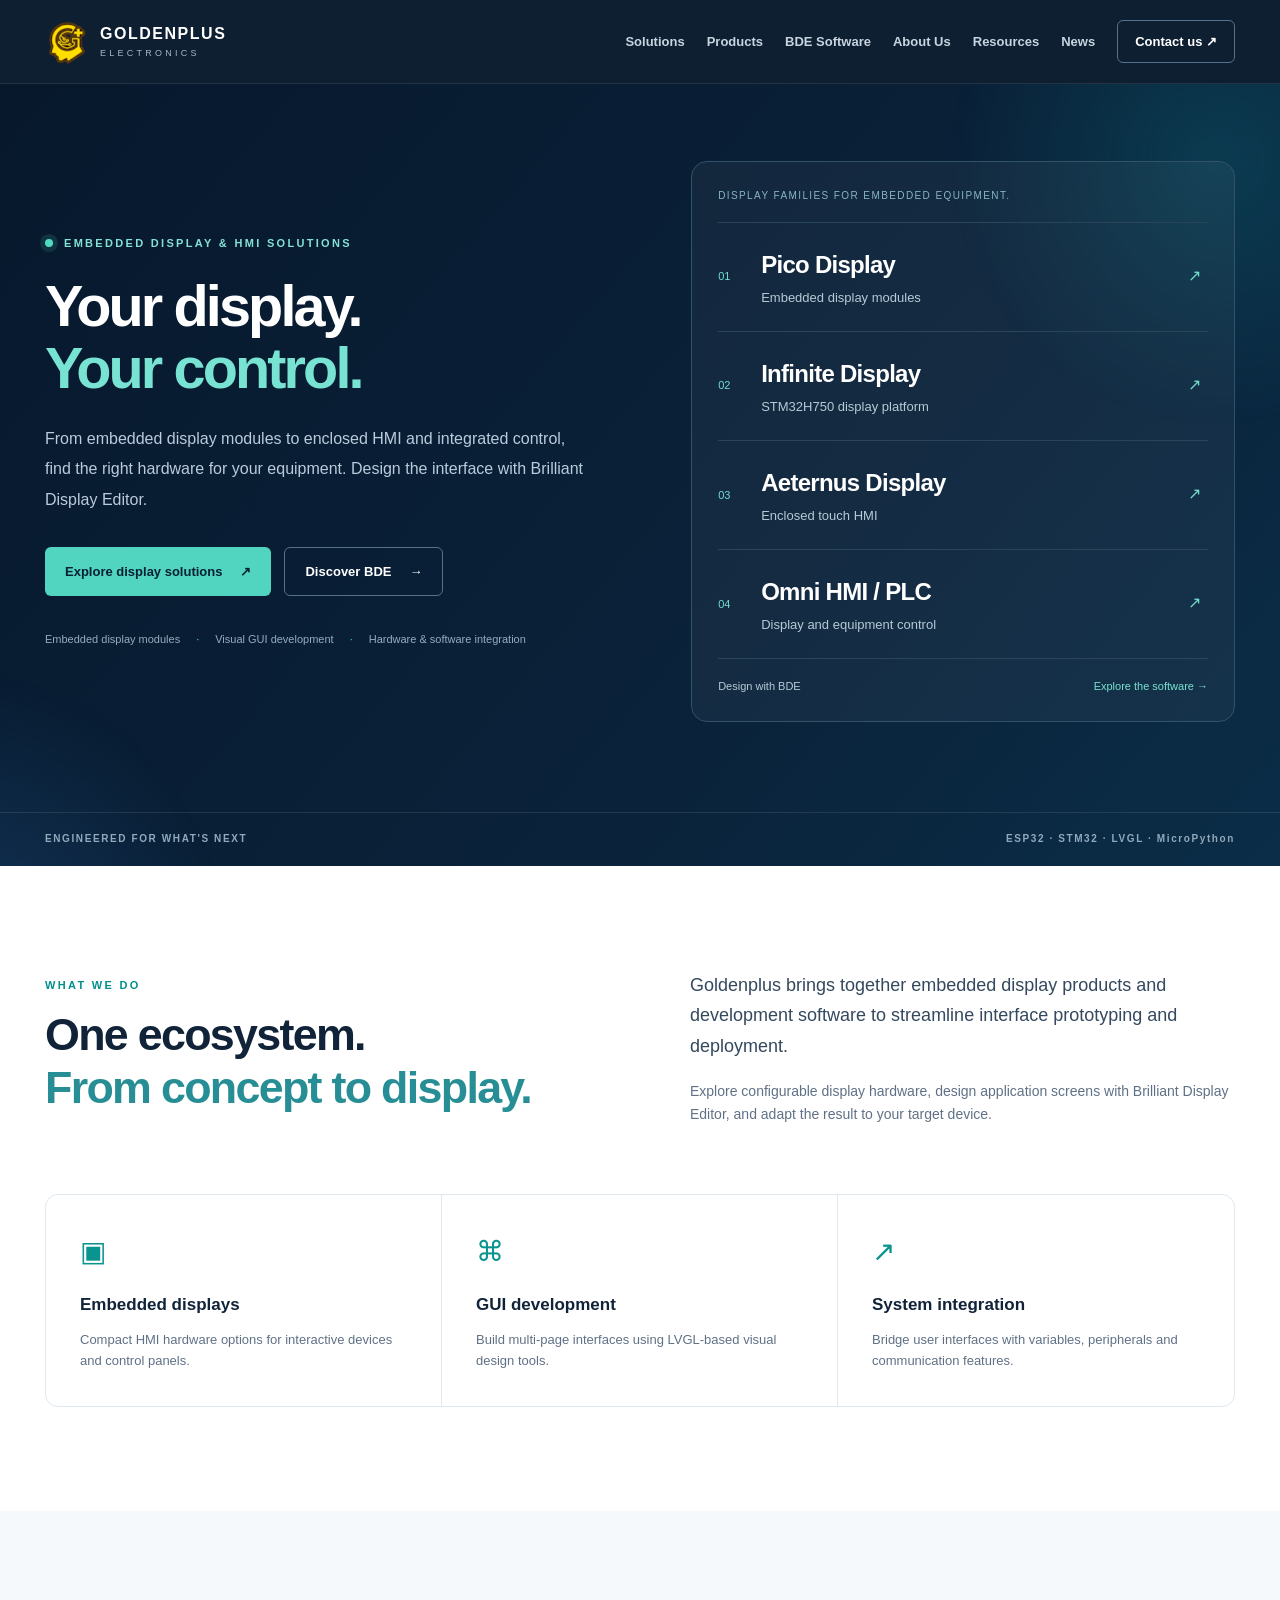
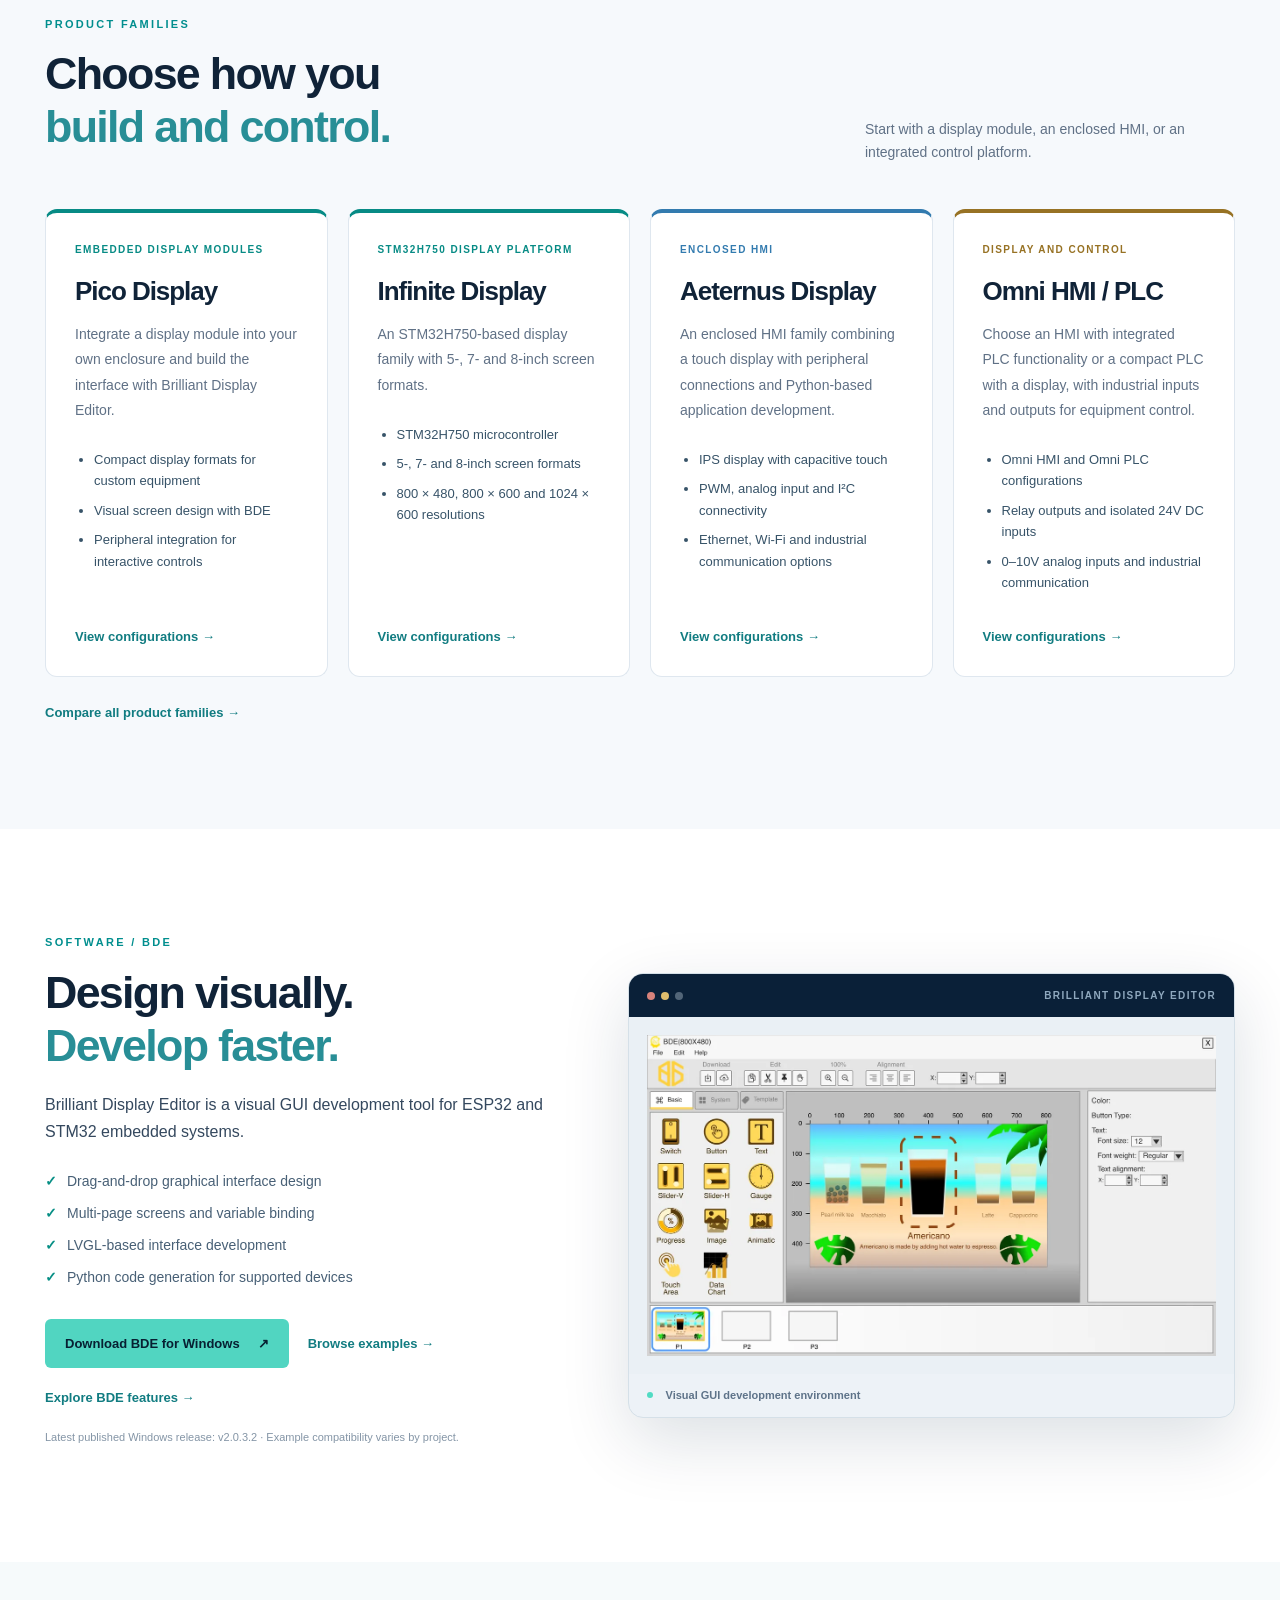
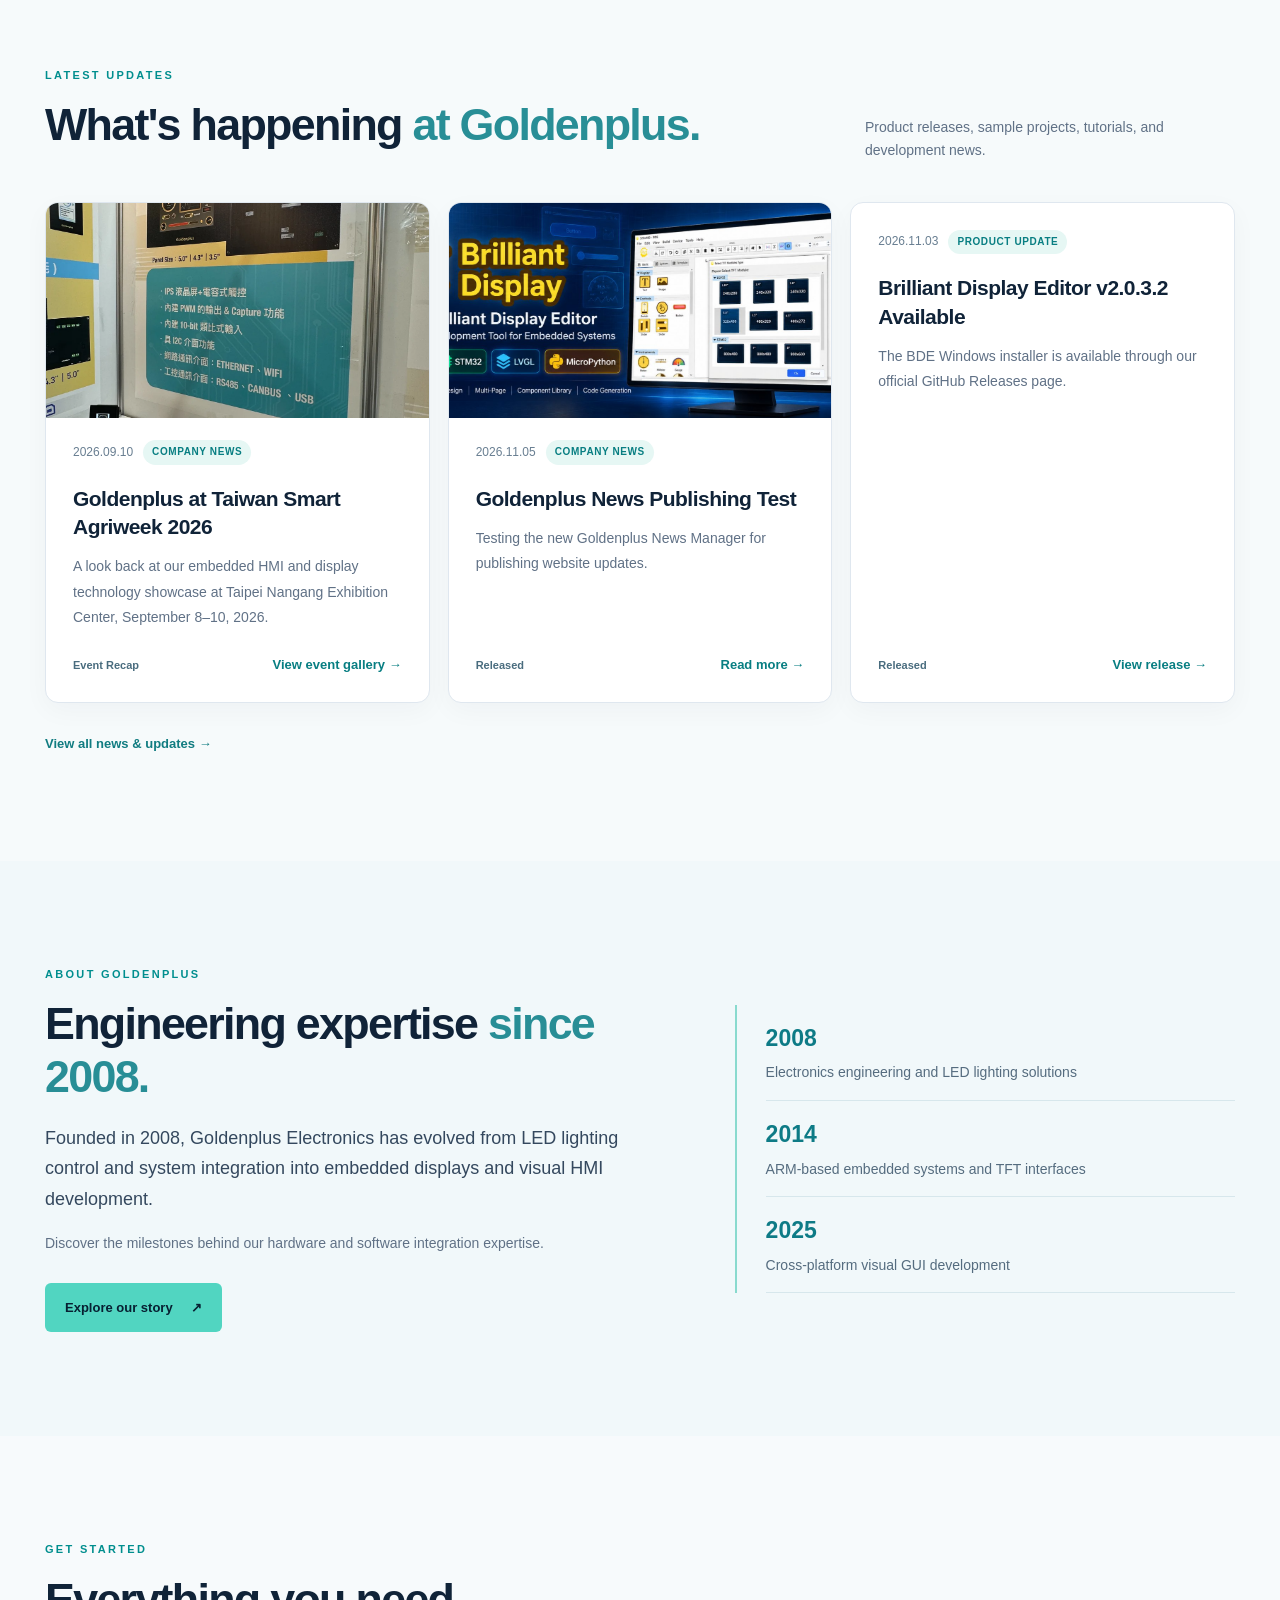
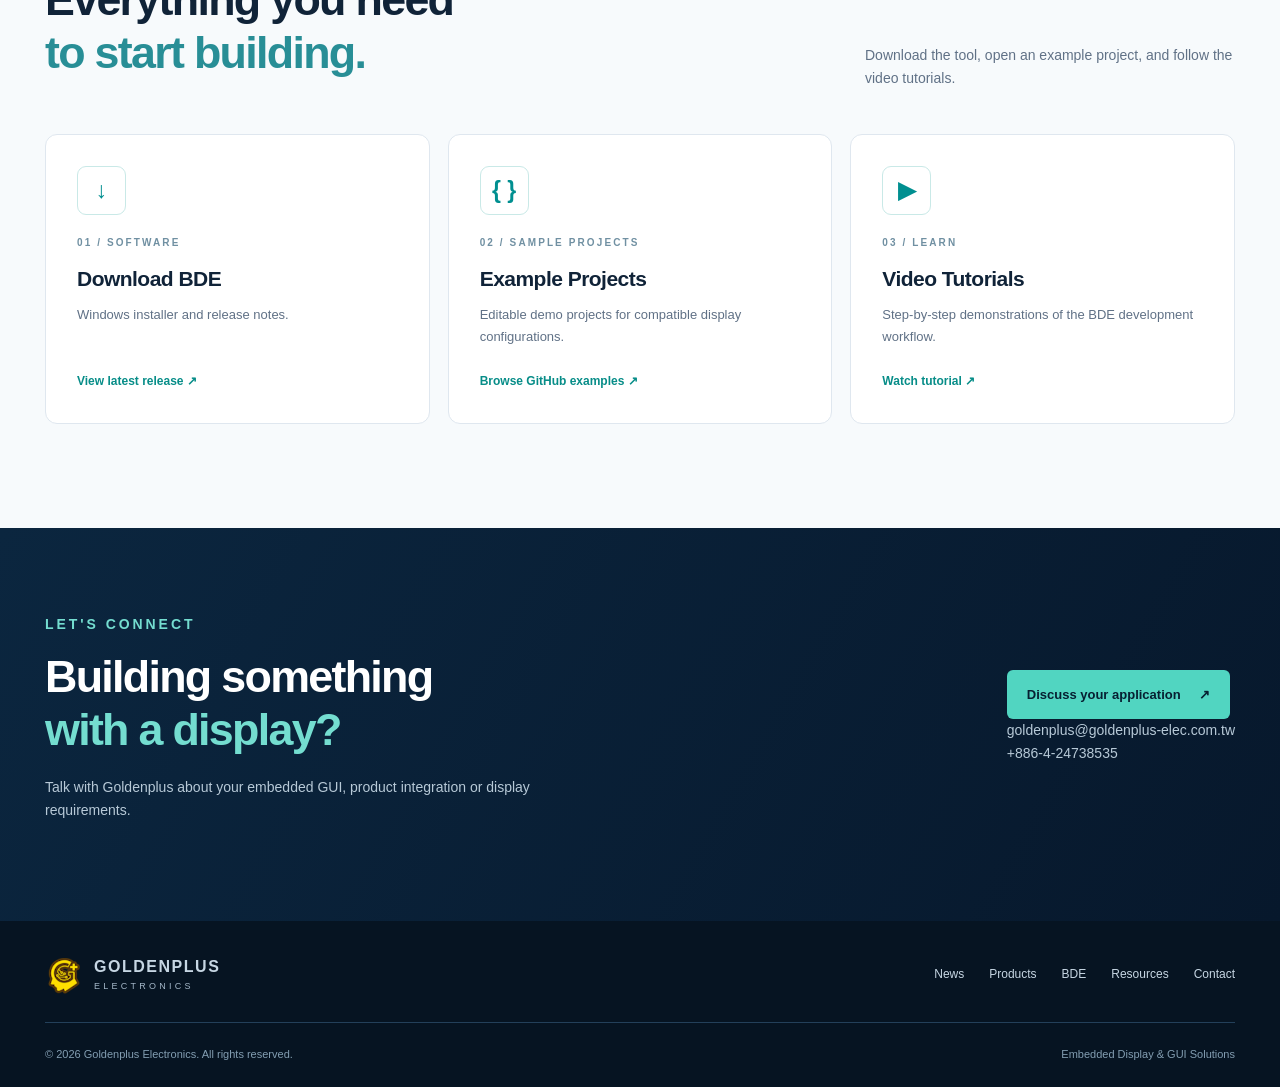
==== commit 89773476: "Restore Infinite Display to the product catalog" ====
--- a/index.html
+++ b/index.html
@@ -4,7 +4,7 @@
 <meta charset="utf-8"/>
 <meta content="width=device-width, initial-scale=1" name="viewport"/>
 <meta content="#07182c" name="theme-color"/>
-<meta content="Goldenplus Electronics develops embedded display and HMI solutions for ESP32 and STM32. Explore Pico Display, Aeternus Display, Omni HMI / PLC and Brilliant Display Editor (BDE)." name="description"/>
+<meta content="Goldenplus Electronics develops embedded display and HMI solutions for ESP32 and STM32. Explore Pico Display, Infinite Display, Aeternus Display, Omni HMI / PLC and Brilliant Display Editor (BDE)." name="description"/>
 <meta content="Goldenplus Electronics | Embedded Display Solutions" property="og:title"/>
 <meta content="Embedded display hardware, visual GUI development, and engineering solutions for ESP32 and STM32." property="og:description"/>
 <title>Goldenplus Electronics | Embedded HMI &amp; Display Solutions</title>
@@ -17,10 +17,10 @@
 }
 </script>
 <link href="assets/images/goldenplus-mark.png" rel="icon" type="image/png"/>
-<link href="assets/css/style.css?v=42f41fc9467c" rel="stylesheet"/>
+<link href="assets/css/style.css?v=1915b0144743" rel="stylesheet"/>
 <script defer src="assets/js/routes.js?v=c92b873f3d51"></script>
 <script defer="" src="assets/js/main.js?v=837a102c98b4"></script>
-<script defer="True" src="assets/js/news.js?v=5d70c9dbed1f"></script><script defer src="assets/js/products.js?v=84798b35f860"></script>
+<script defer="True" src="assets/js/news.js?v=5d70c9dbed1f"></script><script defer src="assets/js/products.js?v=d4188510f3cd"></script>
 </head>
 <body>
 <a class="skip-link" href="#main">Skip to content</a>
@@ -46,10 +46,11 @@
 <div class="hero-points"><span>Embedded display modules</span><span>Visual GUI development</span><span>Hardware &amp; software integration</span></div>
 </div>
 <div class="hero-visual family-hero-panel" aria-label="Goldenplus product range">
-<p class="panel-label">THREE FAMILIES. ONE DEVELOPMENT WORKFLOW.</p>
+<p class="panel-label">DISPLAY FAMILIES FOR EMBEDDED EQUIPMENT.</p>
 <a class="hero-family" href="product.html?id=pico"><span class="family-index">01</span><span><strong>Pico Display</strong><small>Embedded display modules</small></span><span aria-hidden="true">↗</span></a>
-<a class="hero-family" href="product.html?id=aeternus"><span class="family-index">02</span><span><strong>Aeternus Display</strong><small>Enclosed touch HMI</small></span><span aria-hidden="true">↗</span></a>
-<a class="hero-family" href="product.html?id=omni"><span class="family-index">03</span><span><strong>Omni HMI / PLC</strong><small>Display and equipment control</small></span><span aria-hidden="true">↗</span></a>
+<a class="hero-family" href="product.html?id=infinite"><span class="family-index">02</span><span><strong>Infinite Display</strong><small>STM32H750 display platform</small></span><span aria-hidden="true">↗</span></a>
+<a class="hero-family" href="product.html?id=aeternus"><span class="family-index">03</span><span><strong>Aeternus Display</strong><small>Enclosed touch HMI</small></span><span aria-hidden="true">↗</span></a>
+<a class="hero-family" href="product.html?id=omni"><span class="family-index">04</span><span><strong>Omni HMI / PLC</strong><small>Display and equipment control</small></span><span aria-hidden="true">↗</span></a>
 <div class="panel-foot"><span>Design with BDE</span><a href="bde.html">Explore the software →</a></div>
 </div>
 </div>
@@ -70,7 +71,7 @@
 <div class="container"><div class="section-heading"><div><p class="section-kicker">PRODUCT FAMILIES</p><h2 id="hardware-heading">Choose how you<br/><span>build and control.</span></h2></div><p>Start with a display module, an enclosed HMI, or an integrated control platform.</p></div>
 <div class="family-grid" data-product-cards="home" aria-live="polite"><p>Loading product families…</p></div>
 <p class="section-followup"><a class="text-link" href="products.html">Compare all product families →</a></p>
-<noscript><p>Explore <a href="products.html">Pico Display, Aeternus Display and Omni HMI / PLC</a>. Enable JavaScript to view the product catalog.</p></noscript>
+<noscript><p>Explore <a href="products.html">Pico Display, Infinite Display, Aeternus Display and Omni HMI / PLC</a>. Enable JavaScript to view the product catalog.</p></noscript>
 </div></section>
 <section aria-labelledby="bde-heading" class="section bde-section" id="bde">
 <div class="container bde-grid">
--- a/assets/css/style.css
+++ b/assets/css/style.css
@@ -43,6 +43,8 @@
 .family-hero-panel{background:rgba(255,255,255,.04);border:1px solid #315268;border-radius:16px;padding:26px;min-width:0}
 .panel-label{font-size:10px;letter-spacing:.14em;color:#88b4c4;margin:0 0 17px}.hero-family{display:grid;grid-template-columns:28px minmax(0,1fr) 20px;gap:15px;align-items:center;padding:22px 0;border-top:1px solid #2a455a}.hero-family strong{font-size:24px;letter-spacing:-.03em;display:block}.hero-family small{color:#b6cad6;font-size:13px;display:block;margin-top:3px}.hero-family:hover strong,.panel-foot a:hover{color:#78e3d0}.family-index{font-size:11px;color:#73ddd0}.hero-family>span:last-child{color:#70dcca}.panel-foot{border-top:1px solid #2a455a;padding-top:18px;display:flex;flex-wrap:wrap;gap:10px;justify-content:space-between;font-size:11px;color:#b7cbd6}.panel-foot a{color:#77e2ce}
 .family-grid{display:grid;grid-template-columns:repeat(3,minmax(0,1fr));gap:20px;margin-top:30px}.family-card{--family-accent:#078b85;display:flex;flex-direction:column;min-width:0;background:#fff;border:1px solid var(--border);border-top:4px solid var(--family-accent);border-radius:12px;padding:29px}.family-aeternus{--family-accent:#337baf}.family-omni{--family-accent:#977224}.family-category{color:var(--family-accent);text-transform:uppercase;font-size:10px;letter-spacing:.14em;font-weight:800;margin:0 0 18px}.family-card h3{font-size:26px;letter-spacing:-.04em;line-height:1.2;margin:0 0 15px}.family-title-link:hover{text-decoration:underline;text-underline-offset:5px}.family-summary{color:var(--muted);font-size:14px;line-height:1.8;margin:0 0 18px}.family-highlights{padding-left:19px;font-size:13px;color:#375368;margin:0 0 24px}.family-highlights li{margin:8px 0}.family-cta{margin-top:auto;font-size:13px}.family-comparison,.related-section{background:var(--paper)}.catalog-jump{display:inline-block;color:#7ce3d2;margin-top:15px}.catalog-note{font-size:13px;color:#5d7183;max-width:970px;line-height:1.8;margin-top:18px}.spec-scroll{max-width:100%;overflow-x:auto;border:1px solid var(--border);border-radius:10px;background:#fff;margin-top:22px}.spec-table{width:100%;border-collapse:collapse;text-align:left;font-size:14px;line-height:1.6}.spec-table caption{text-align:left;padding:16px 20px;background:#edf4f7;font-size:12px;font-weight:750;color:#35566c}.spec-table th,.spec-table td{padding:16px 20px;border-bottom:1px solid var(--border);vertical-align:top;min-width:120px}.spec-table thead th{background:#f6f9fb;color:#26495e;font-size:12px}.spec-table tbody th{font-weight:650;color:#26495e}.spec-table td{color:#53697b}.spec-table tr:last-child>*{border-bottom:0}.catalog-help{display:grid;grid-template-columns:1fr auto;align-items:center;gap:50px}.catalog-help p{max-width:750px;color:var(--muted)}.catalog-actions{display:flex;flex-direction:column;gap:17px}.breadcrumb{display:flex;gap:12px;flex-wrap:wrap;font-size:12px;color:#637c8e;margin-bottom:40px}.breadcrumb a{text-decoration:underline;text-underline-offset:3px}.product-intro-grid{display:grid;grid-template-columns:1fr 1fr;gap:55px;align-items:start}.product-intro-grid h2{font-size:clamp(28px,3.5vw,42px);line-height:1.2}.product-intro-grid .spec-scroll{margin-top:0}.product-block{margin-top:64px}.product-block h2{font-size:32px;line-height:1.25}.application-tags{display:flex;flex-wrap:wrap;list-style:none;padding:0;gap:12px}.application-tags li{padding:12px 18px;background:#edf6f6;border:1px solid #d9e9e9;border-radius:7px;font-size:14px}.brochure-panel{background:#f1f7f9;padding:30px;border:1px solid var(--border);border-radius:12px}.brochure-links{display:flex;flex-wrap:wrap;gap:14px;margin-top:22px}.brochure-link{background:#fff;border:1px solid #c9dfe4;border-radius:7px;padding:13px 18px;font-size:14px;font-weight:650;color:#087e82}.brochure-link:hover{border-color:#078b85;background:#eaf8f4}.catalog-error{padding:20px;background:#fff5e8;border:1px solid #ead6b3;border-radius:8px;grid-column:1/-1;color:#705126}
+@media(min-width:981px){.family-grid[data-product-cards="home"],.family-grid[data-product-cards="catalog"]{grid-template-columns:repeat(4,minmax(0,1fr))}}
+@media(min-width:721px) and (max-width:980px){.family-grid[data-product-cards="home"],.family-grid[data-product-cards="catalog"]{grid-template-columns:repeat(2,minmax(0,1fr))}}
 @media(max-width:980px){.family-grid{gap:14px}.family-card{padding:22px}.family-card h3{font-size:23px}.product-intro-grid{gap:25px}.hero-family strong{font-size:23px}}
 @media(max-width:720px){.family-grid,.product-intro-grid,.catalog-help{grid-template-columns:1fr}.family-hero-panel{padding:22px}.hero-family{padding:19px 0}.family-card{padding:25px}.family-card h3{font-size:27px}.spec-table{font-size:13px}.spec-table th,.spec-table td{padding:13px 15px}.family-comparison .spec-table{min-width:720px}.product-block{margin-top:42px}.brochure-panel{padding:23px}.catalog-help{gap:20px}.catalog-actions{align-items:flex-start}.brochure-links{flex-direction:column}.brochure-link{font-size:13px}.contact-cta a{overflow-wrap:anywhere}}
 
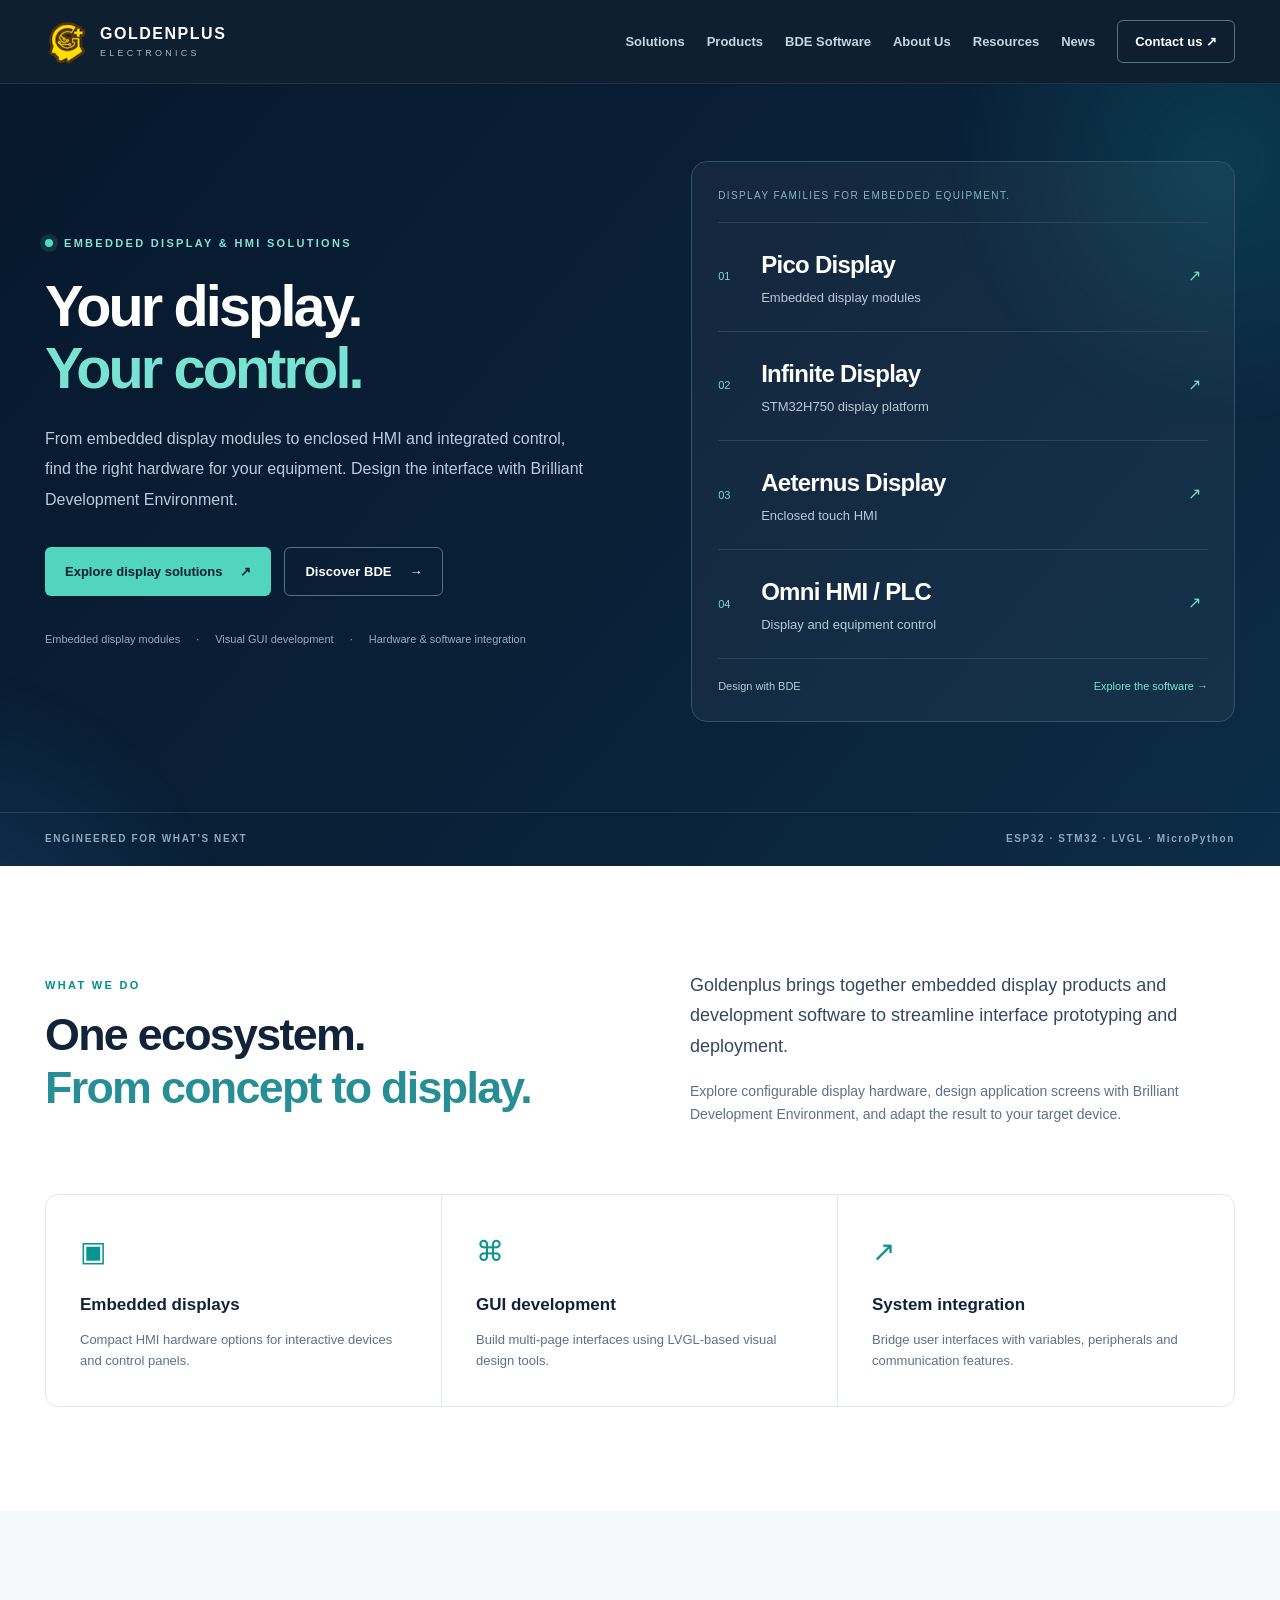
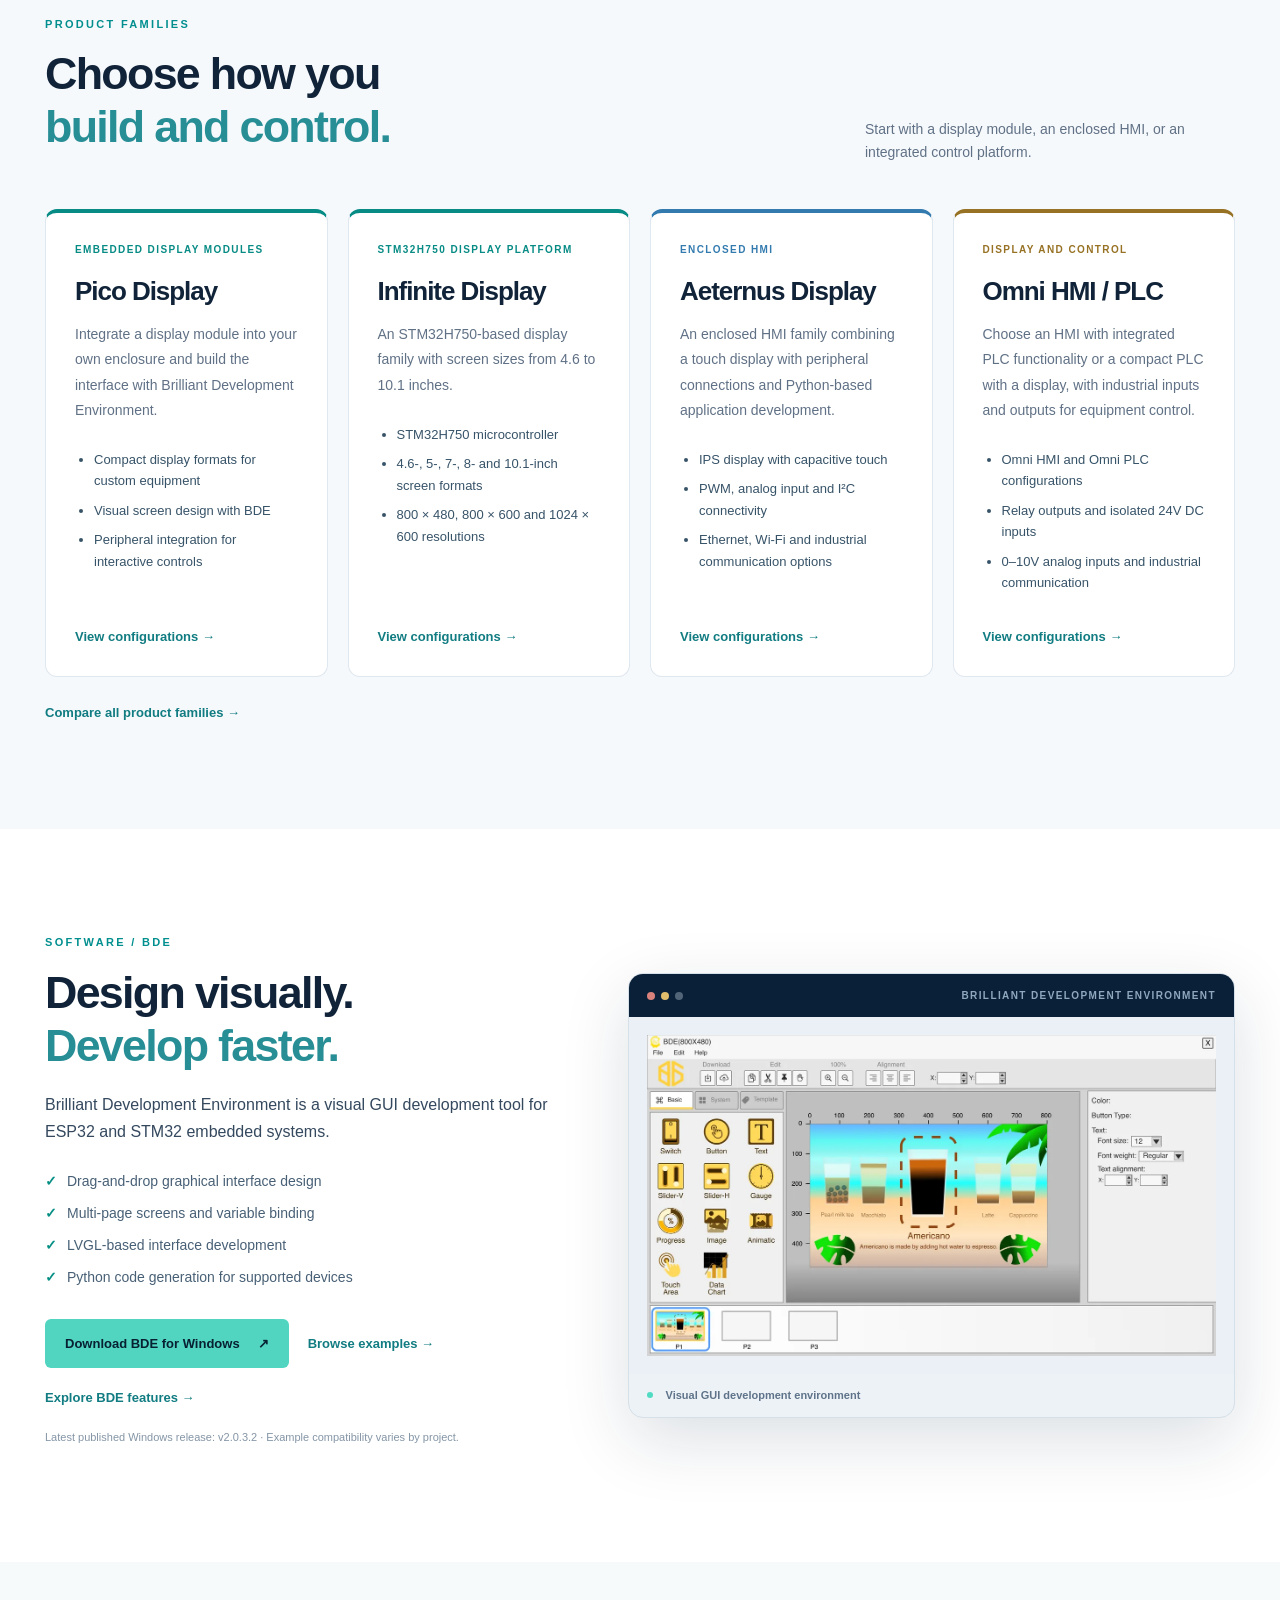
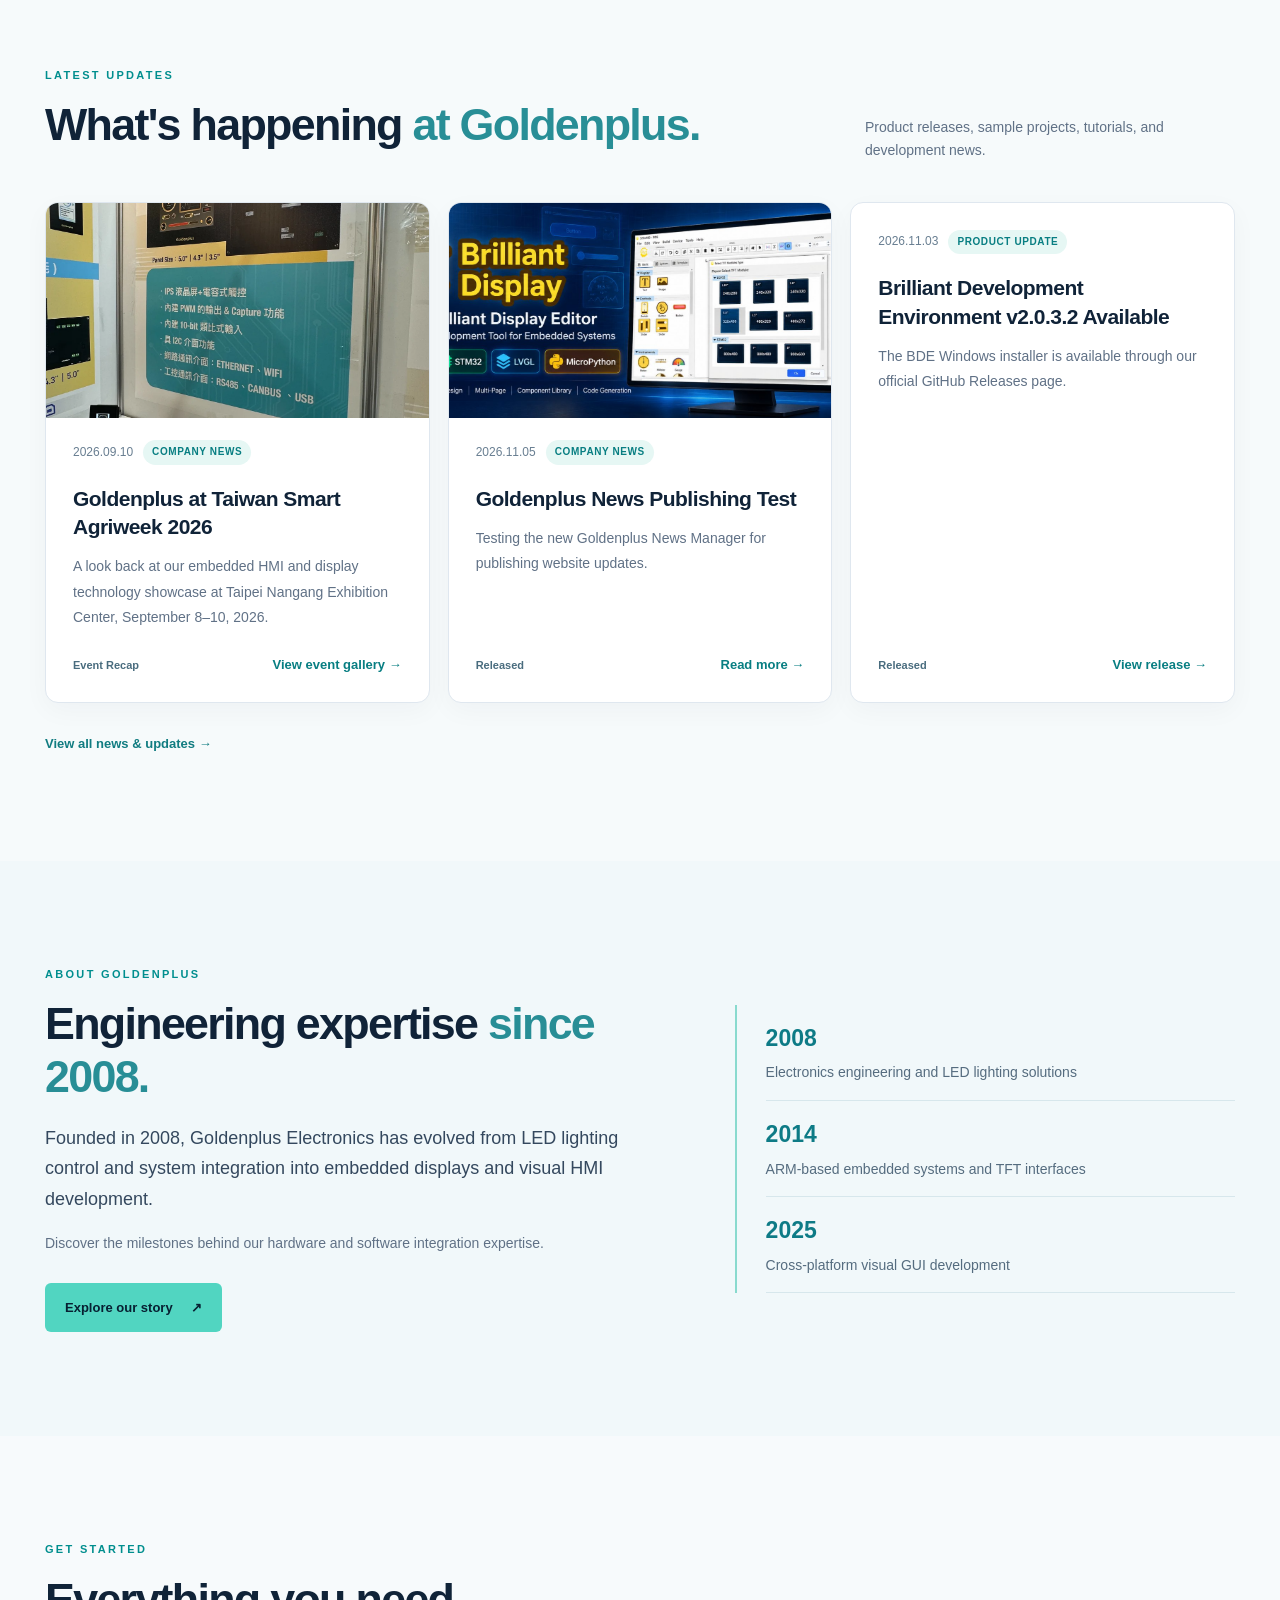
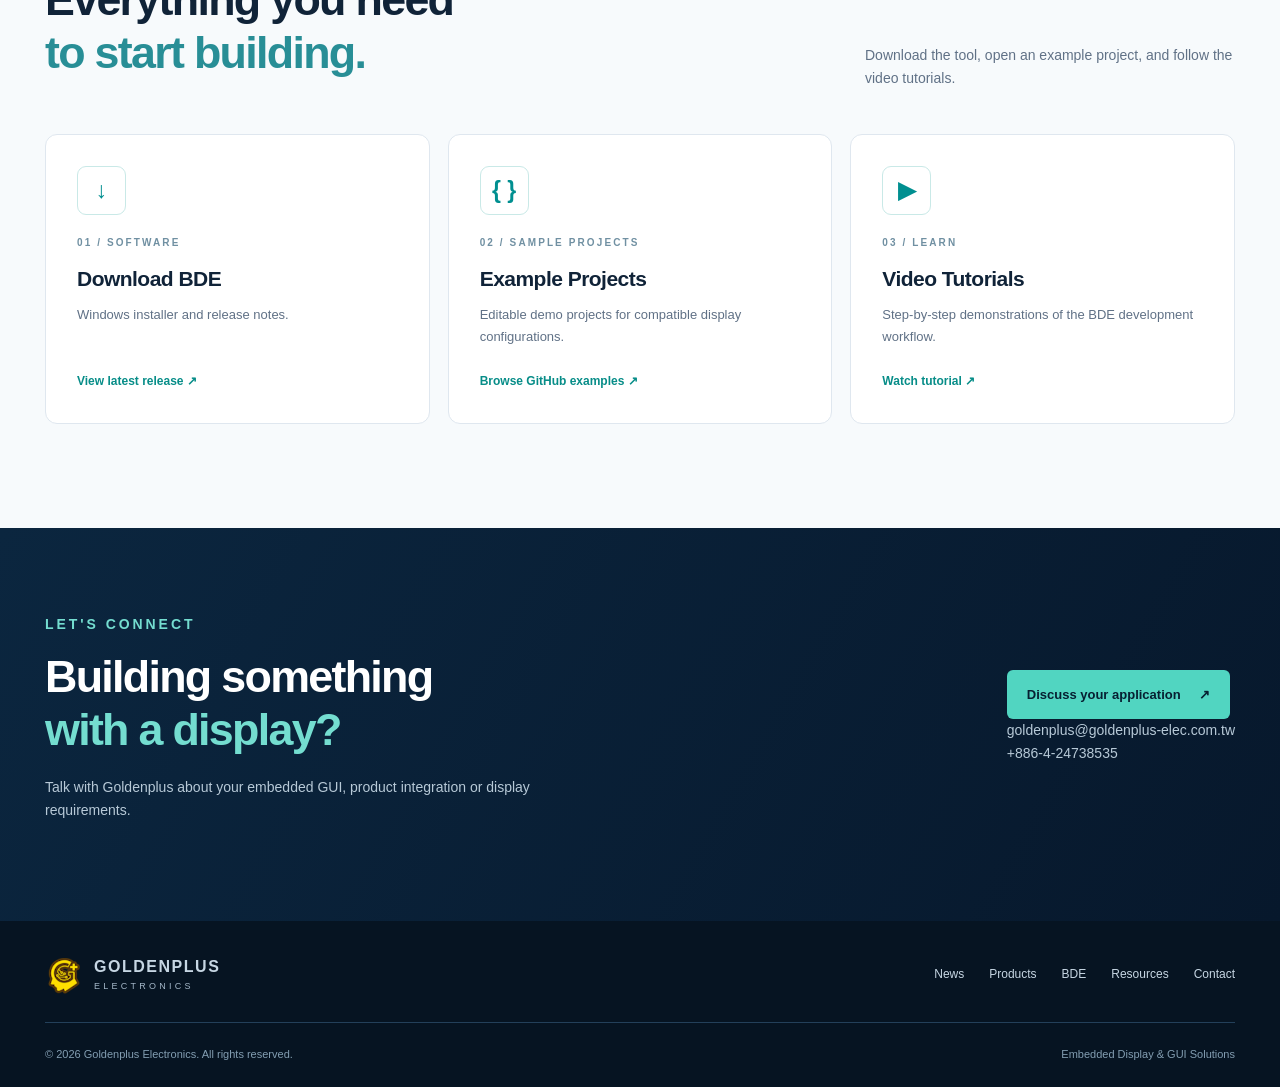
==== commit d9f34f1c: "Use Brilliant Development Environment as the BDE product name" ====
--- a/index.html
+++ b/index.html
@@ -4,7 +4,7 @@
 <meta charset="utf-8"/>
 <meta content="width=device-width, initial-scale=1" name="viewport"/>
 <meta content="#07182c" name="theme-color"/>
-<meta content="Goldenplus Electronics develops embedded display and HMI solutions for ESP32 and STM32. Explore Pico Display, Infinite Display, Aeternus Display, Omni HMI / PLC and Brilliant Display Editor (BDE)." name="description"/>
+<meta content="Goldenplus Electronics develops embedded display and HMI solutions for ESP32 and STM32. Explore Pico Display, Infinite Display, Aeternus Display, Omni HMI / PLC and Brilliant Development Environment (BDE)." name="description"/>
 <meta content="Goldenplus Electronics | Embedded Display Solutions" property="og:title"/>
 <meta content="Embedded display hardware, visual GUI development, and engineering solutions for ESP32 and STM32." property="og:description"/>
 <title>Goldenplus Electronics | Embedded HMI &amp; Display Solutions</title>
@@ -20,7 +20,7 @@
 <link href="assets/css/style.css?v=1915b0144743" rel="stylesheet"/>
 <script defer src="assets/js/routes.js?v=c92b873f3d51"></script>
 <script defer="" src="assets/js/main.js?v=837a102c98b4"></script>
-<script defer="True" src="assets/js/news.js?v=5d70c9dbed1f"></script><script defer src="assets/js/products.js?v=d4188510f3cd"></script>
+<script defer="True" src="assets/js/news.js?v=5d70c9dbed1f"></script><script defer src="assets/js/products.js?v=cedfb3c3f5db"></script>
 </head>
 <body>
 <a class="skip-link" href="#main">Skip to content</a>
@@ -41,7 +41,7 @@
 <div class="hero-copy">
 <p class="eyebrow"><span class="eyebrow-dot"></span> EMBEDDED DISPLAY &amp; HMI SOLUTIONS</p>
 <h1 id="hero-heading">Your display.<br/><em>Your control.</em></h1>
-<p class="hero-lead">From embedded display modules to enclosed HMI and integrated control, find the right hardware for your equipment. Design the interface with Brilliant Display Editor.</p>
+<p class="hero-lead">From embedded display modules to enclosed HMI and integrated control, find the right hardware for your equipment. Design the interface with Brilliant Development Environment.</p>
 <div class="hero-actions"><a class="btn btn-primary" href="products.html">Explore display solutions <span aria-hidden="true">↗</span></a><a class="btn btn-ghost" href="bde.html">Discover BDE <span aria-hidden="true">→</span></a></div>
 <div class="hero-points"><span>Embedded display modules</span><span>Visual GUI development</span><span>Hardware &amp; software integration</span></div>
 </div>
@@ -59,7 +59,7 @@
 <section aria-labelledby="solutions-heading" class="section intro" id="solutions">
 <div class="container intro-grid">
 <div><p class="section-kicker">WHAT WE DO</p><h2 id="solutions-heading">One ecosystem.<br/><span>From concept to display.</span></h2></div>
-<div><p class="section-lead">Goldenplus brings together embedded display products and development software to streamline interface prototyping and deployment.</p><p class="muted">Explore configurable display hardware, design application screens with Brilliant Display Editor, and adapt the result to your target device.</p></div>
+<div><p class="section-lead">Goldenplus brings together embedded display products and development software to streamline interface prototyping and deployment.</p><p class="muted">Explore configurable display hardware, design application screens with Brilliant Development Environment, and adapt the result to your target device.</p></div>
 </div>
 <div class="container capabilities">
 <article class="capability"><span aria-hidden="true" class="capability-icon">▣</span><h3>Embedded displays</h3><p>Compact HMI hardware options for interactive devices and control panels.</p></article>
@@ -75,8 +75,8 @@
 </div></section>
 <section aria-labelledby="bde-heading" class="section bde-section" id="bde">
 <div class="container bde-grid">
-<div class="bde-copy"><p class="section-kicker">SOFTWARE / BDE</p><h2 id="bde-heading">Design visually.<br/><span>Develop faster.</span></h2><p class="section-lead">Brilliant Display Editor is a visual GUI development tool for ESP32 and STM32 embedded systems.</p><ul class="check-list"><li>Drag-and-drop graphical interface design</li><li>Multi-page screens and variable binding</li><li>LVGL-based interface development</li><li>Python code generation for supported devices</li></ul><div class="bde-actions"><a class="btn btn-primary" href="https://github.com/ojamesla/BDE-Releases/releases/latest" rel="noopener noreferrer" target="_blank">Download BDE for Windows <span aria-hidden="true">↗</span></a><a class="text-link" href="https://github.com/ojamesla/BDE-Examples" rel="noopener noreferrer" target="_blank">Browse examples →</a><a class="text-link" href="bde.html">Explore BDE features →</a></div><p class="version-note">Latest published Windows release: v2.0.3.2 · Example compatibility varies by project.</p></div>
-<div class="bde-preview"><div class="preview-top"><span class="window-dots"><i></i><i></i><i></i></span><span>BRILLIANT DISPLAY EDITOR</span></div><img alt="Screenshot of the Brilliant Display Editor visual design workspace" loading="lazy" src="assets/images/bde-editor.webp"/><div class="preview-bottom"><span class="live-indicator"></span> Visual GUI development environment</div></div>
+<div class="bde-copy"><p class="section-kicker">SOFTWARE / BDE</p><h2 id="bde-heading">Design visually.<br/><span>Develop faster.</span></h2><p class="section-lead">Brilliant Development Environment is a visual GUI development tool for ESP32 and STM32 embedded systems.</p><ul class="check-list"><li>Drag-and-drop graphical interface design</li><li>Multi-page screens and variable binding</li><li>LVGL-based interface development</li><li>Python code generation for supported devices</li></ul><div class="bde-actions"><a class="btn btn-primary" href="https://github.com/ojamesla/BDE-Releases/releases/latest" rel="noopener noreferrer" target="_blank">Download BDE for Windows <span aria-hidden="true">↗</span></a><a class="text-link" href="https://github.com/ojamesla/BDE-Examples" rel="noopener noreferrer" target="_blank">Browse examples →</a><a class="text-link" href="bde.html">Explore BDE features →</a></div><p class="version-note">Latest published Windows release: v2.0.3.2 · Example compatibility varies by project.</p></div>
+<div class="bde-preview"><div class="preview-top"><span class="window-dots"><i></i><i></i><i></i></span><span>BRILLIANT DEVELOPMENT ENVIRONMENT</span></div><img alt="Screenshot of the Brilliant Development Environment visual design workspace" loading="lazy" src="assets/images/bde-editor.webp"/><div class="preview-bottom"><span class="live-indicator"></span> Visual GUI development environment</div></div>
 </div>
 </section>
 <section aria-labelledby="latest-news-heading" class="section news-section" id="latest-news">
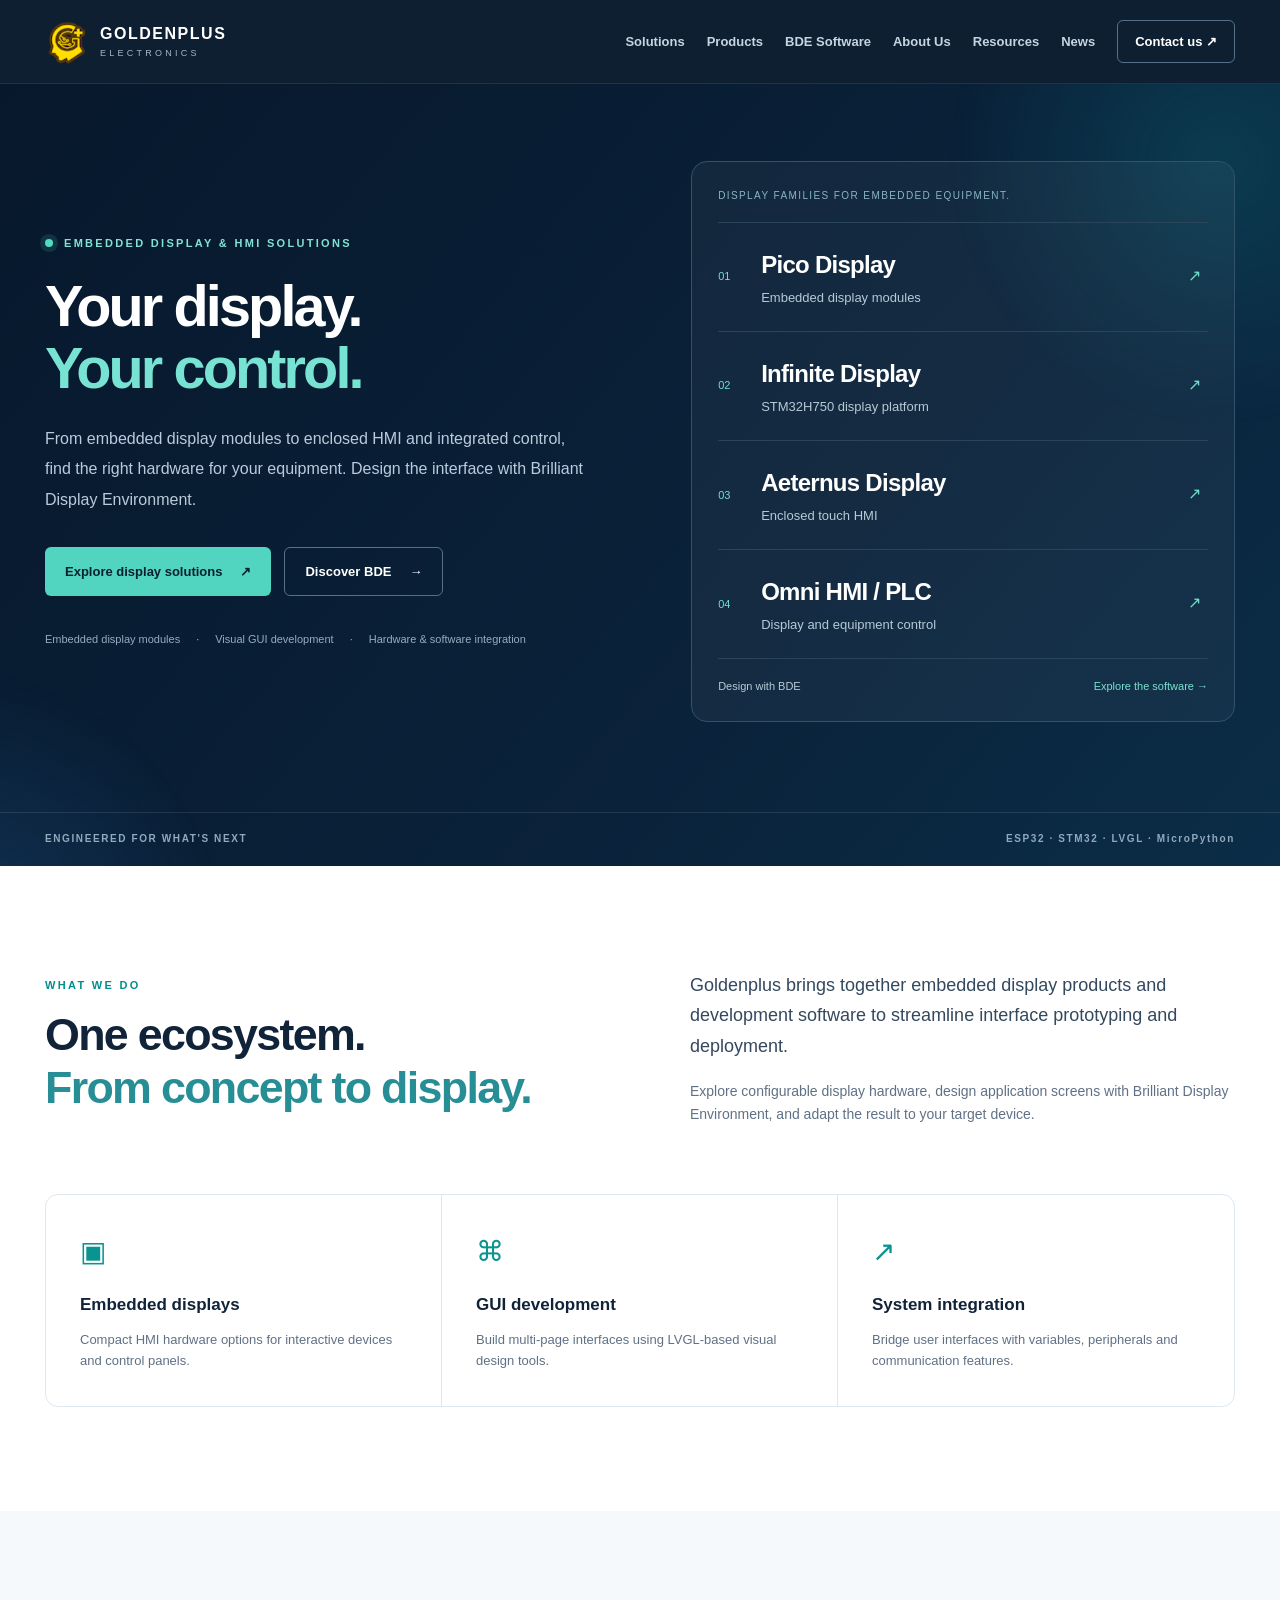
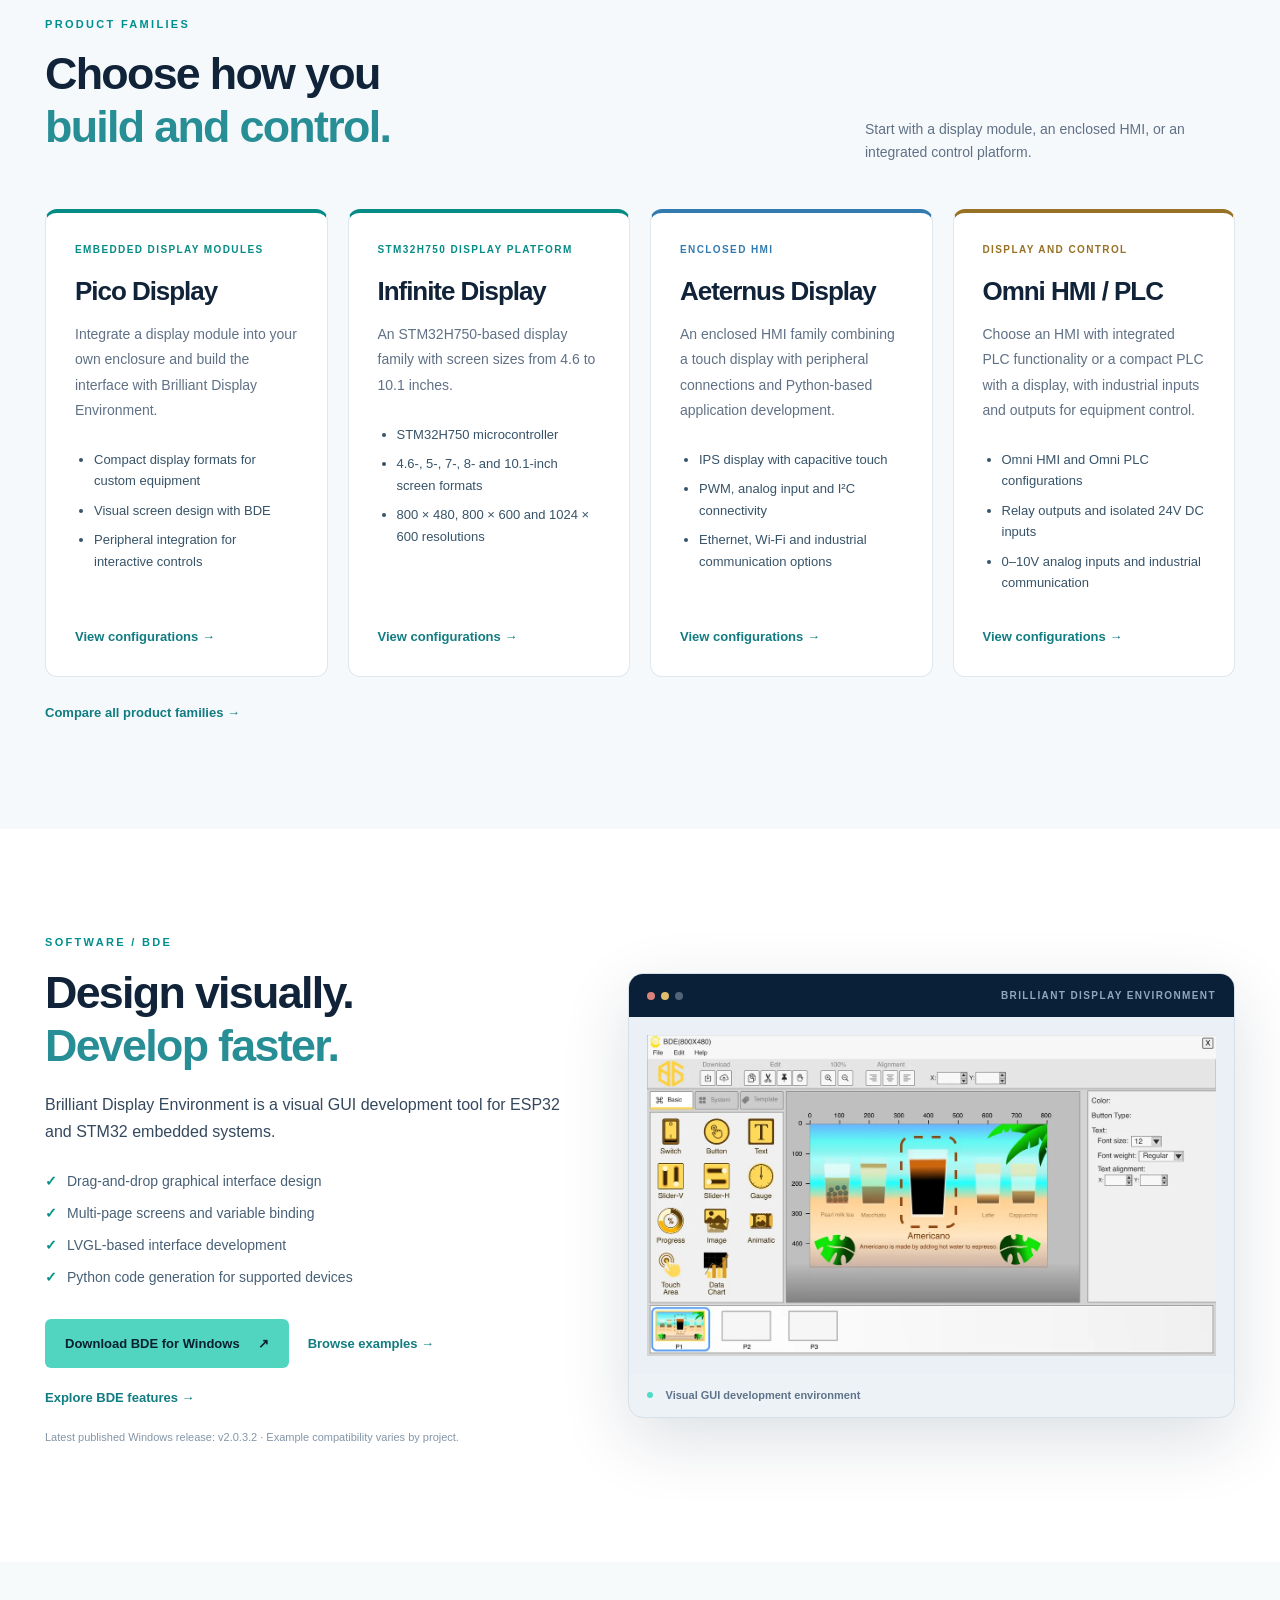
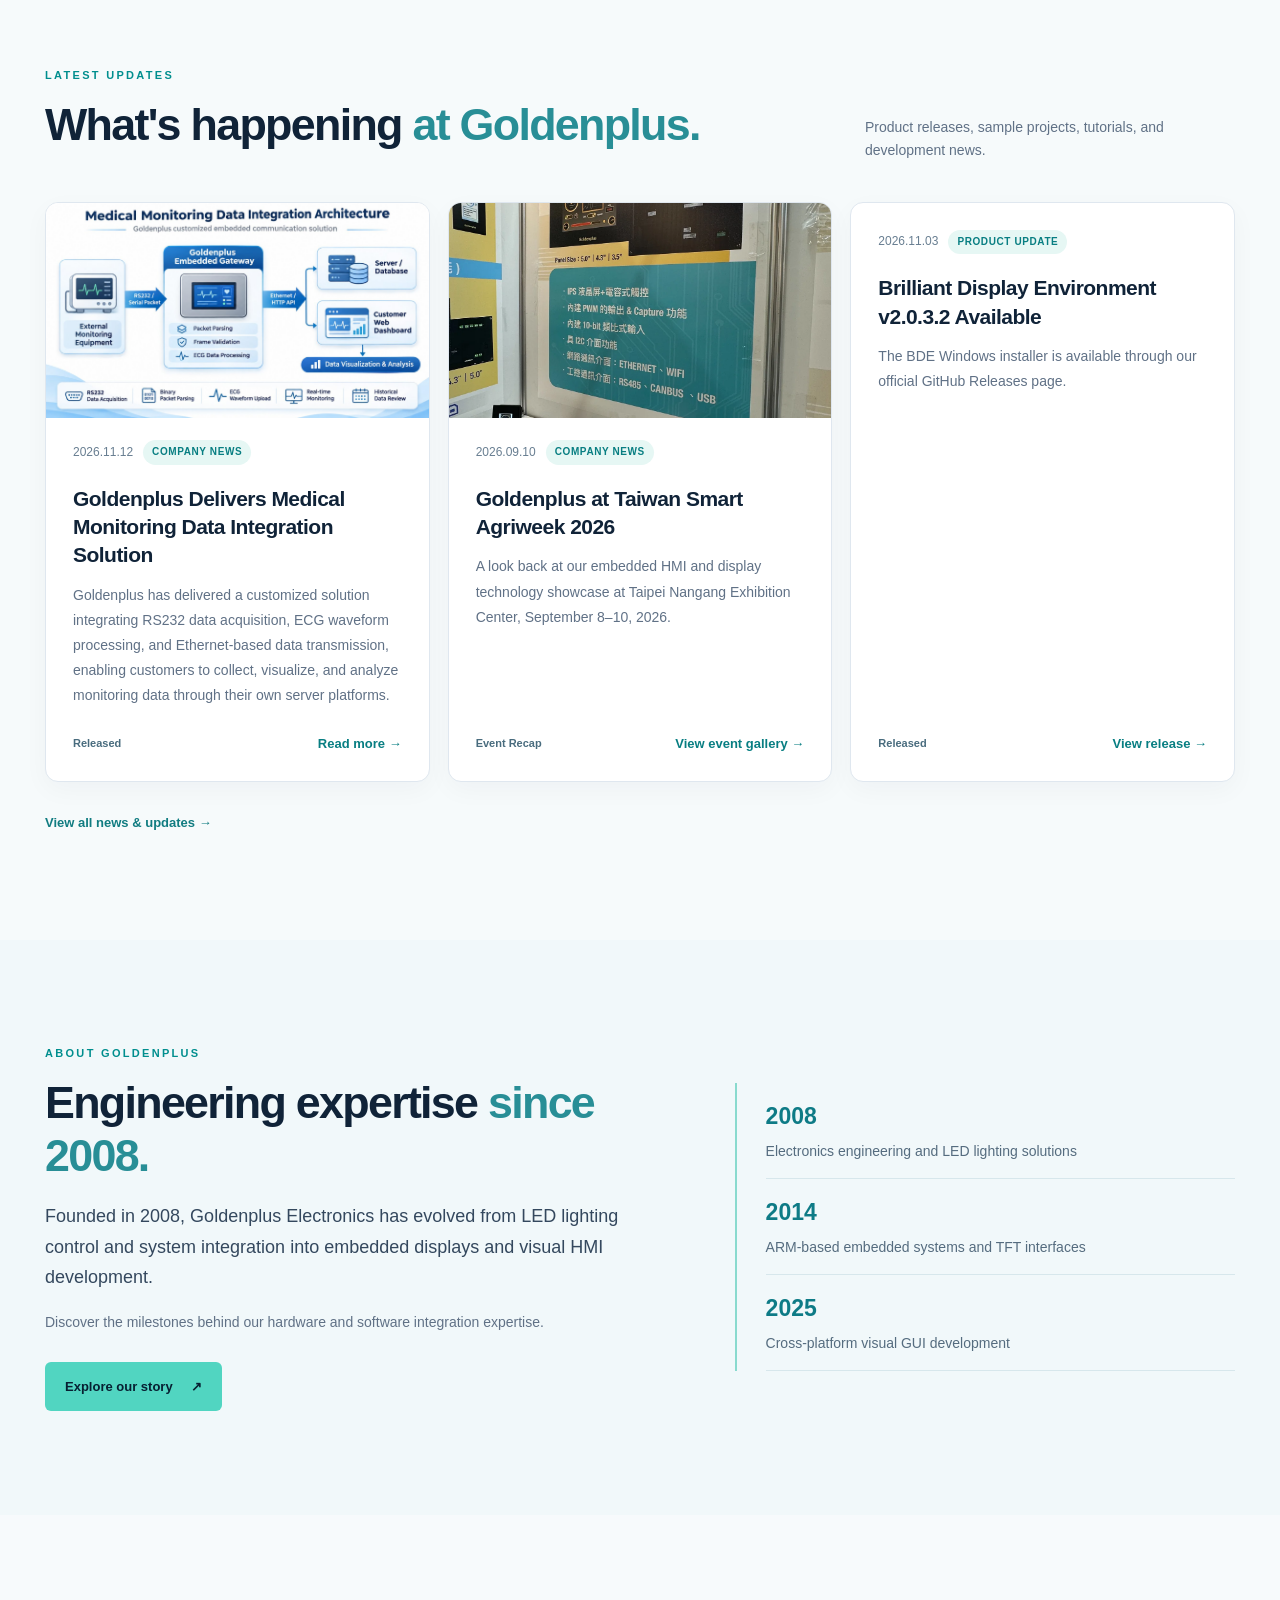
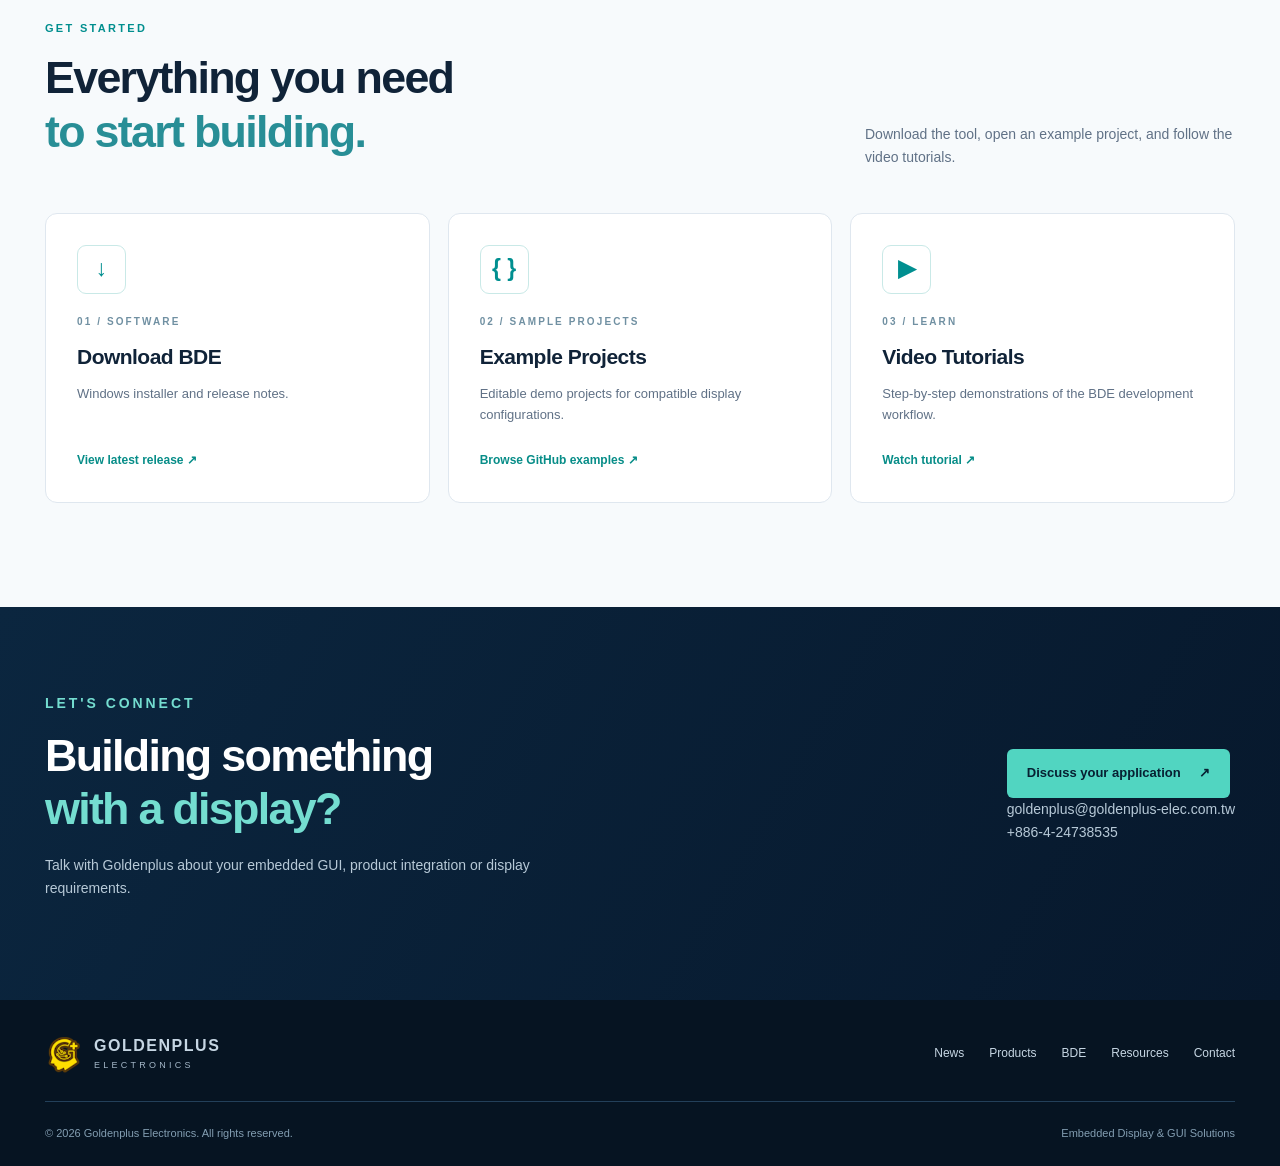
==== commit 4418da9d: "Use Brilliant Display Environment across the website" ====
--- a/index.html
+++ b/index.html
@@ -4,7 +4,7 @@
 <meta charset="utf-8"/>
 <meta content="width=device-width, initial-scale=1" name="viewport"/>
 <meta content="#07182c" name="theme-color"/>
-<meta content="Goldenplus Electronics develops embedded display and HMI solutions for ESP32 and STM32. Explore Pico Display, Infinite Display, Aeternus Display, Omni HMI / PLC and Brilliant Development Environment (BDE)." name="description"/>
+<meta content="Goldenplus Electronics develops embedded display and HMI solutions for ESP32 and STM32. Explore Pico Display, Infinite Display, Aeternus Display, Omni HMI / PLC and Brilliant Display Environment (BDE)." name="description"/>
 <meta content="Goldenplus Electronics | Embedded Display Solutions" property="og:title"/>
 <meta content="Embedded display hardware, visual GUI development, and engineering solutions for ESP32 and STM32." property="og:description"/>
 <title>Goldenplus Electronics | Embedded HMI &amp; Display Solutions</title>
@@ -41,7 +41,7 @@
 <div class="hero-copy">
 <p class="eyebrow"><span class="eyebrow-dot"></span> EMBEDDED DISPLAY &amp; HMI SOLUTIONS</p>
 <h1 id="hero-heading">Your display.<br/><em>Your control.</em></h1>
-<p class="hero-lead">From embedded display modules to enclosed HMI and integrated control, find the right hardware for your equipment. Design the interface with Brilliant Development Environment.</p>
+<p class="hero-lead">From embedded display modules to enclosed HMI and integrated control, find the right hardware for your equipment. Design the interface with Brilliant Display Environment.</p>
 <div class="hero-actions"><a class="btn btn-primary" href="products.html">Explore display solutions <span aria-hidden="true">↗</span></a><a class="btn btn-ghost" href="bde.html">Discover BDE <span aria-hidden="true">→</span></a></div>
 <div class="hero-points"><span>Embedded display modules</span><span>Visual GUI development</span><span>Hardware &amp; software integration</span></div>
 </div>
@@ -59,7 +59,7 @@
 <section aria-labelledby="solutions-heading" class="section intro" id="solutions">
 <div class="container intro-grid">
 <div><p class="section-kicker">WHAT WE DO</p><h2 id="solutions-heading">One ecosystem.<br/><span>From concept to display.</span></h2></div>
-<div><p class="section-lead">Goldenplus brings together embedded display products and development software to streamline interface prototyping and deployment.</p><p class="muted">Explore configurable display hardware, design application screens with Brilliant Development Environment, and adapt the result to your target device.</p></div>
+<div><p class="section-lead">Goldenplus brings together embedded display products and development software to streamline interface prototyping and deployment.</p><p class="muted">Explore configurable display hardware, design application screens with Brilliant Display Environment, and adapt the result to your target device.</p></div>
 </div>
 <div class="container capabilities">
 <article class="capability"><span aria-hidden="true" class="capability-icon">▣</span><h3>Embedded displays</h3><p>Compact HMI hardware options for interactive devices and control panels.</p></article>
@@ -75,8 +75,8 @@
 </div></section>
 <section aria-labelledby="bde-heading" class="section bde-section" id="bde">
 <div class="container bde-grid">
-<div class="bde-copy"><p class="section-kicker">SOFTWARE / BDE</p><h2 id="bde-heading">Design visually.<br/><span>Develop faster.</span></h2><p class="section-lead">Brilliant Development Environment is a visual GUI development tool for ESP32 and STM32 embedded systems.</p><ul class="check-list"><li>Drag-and-drop graphical interface design</li><li>Multi-page screens and variable binding</li><li>LVGL-based interface development</li><li>Python code generation for supported devices</li></ul><div class="bde-actions"><a class="btn btn-primary" href="https://github.com/ojamesla/BDE-Releases/releases/latest" rel="noopener noreferrer" target="_blank">Download BDE for Windows <span aria-hidden="true">↗</span></a><a class="text-link" href="https://github.com/ojamesla/BDE-Examples" rel="noopener noreferrer" target="_blank">Browse examples →</a><a class="text-link" href="bde.html">Explore BDE features →</a></div><p class="version-note">Latest published Windows release: v2.0.3.2 · Example compatibility varies by project.</p></div>
-<div class="bde-preview"><div class="preview-top"><span class="window-dots"><i></i><i></i><i></i></span><span>BRILLIANT DEVELOPMENT ENVIRONMENT</span></div><img alt="Screenshot of the Brilliant Development Environment visual design workspace" loading="lazy" src="assets/images/bde-editor.webp"/><div class="preview-bottom"><span class="live-indicator"></span> Visual GUI development environment</div></div>
+<div class="bde-copy"><p class="section-kicker">SOFTWARE / BDE</p><h2 id="bde-heading">Design visually.<br/><span>Develop faster.</span></h2><p class="section-lead">Brilliant Display Environment is a visual GUI development tool for ESP32 and STM32 embedded systems.</p><ul class="check-list"><li>Drag-and-drop graphical interface design</li><li>Multi-page screens and variable binding</li><li>LVGL-based interface development</li><li>Python code generation for supported devices</li></ul><div class="bde-actions"><a class="btn btn-primary" href="https://github.com/ojamesla/BDE-Releases/releases/latest" rel="noopener noreferrer" target="_blank">Download BDE for Windows <span aria-hidden="true">↗</span></a><a class="text-link" href="https://github.com/ojamesla/BDE-Examples" rel="noopener noreferrer" target="_blank">Browse examples →</a><a class="text-link" href="bde.html">Explore BDE features →</a></div><p class="version-note">Latest published Windows release: v2.0.3.2 · Example compatibility varies by project.</p></div>
+<div class="bde-preview"><div class="preview-top"><span class="window-dots"><i></i><i></i><i></i></span><span>BRILLIANT DISPLAY ENVIRONMENT</span></div><img alt="Screenshot of the Brilliant Display Environment visual design workspace" loading="lazy" src="assets/images/bde-editor.webp"/><div class="preview-bottom"><span class="live-indicator"></span> Visual GUI development environment</div></div>
 </div>
 </section>
 <section aria-labelledby="latest-news-heading" class="section news-section" id="latest-news">
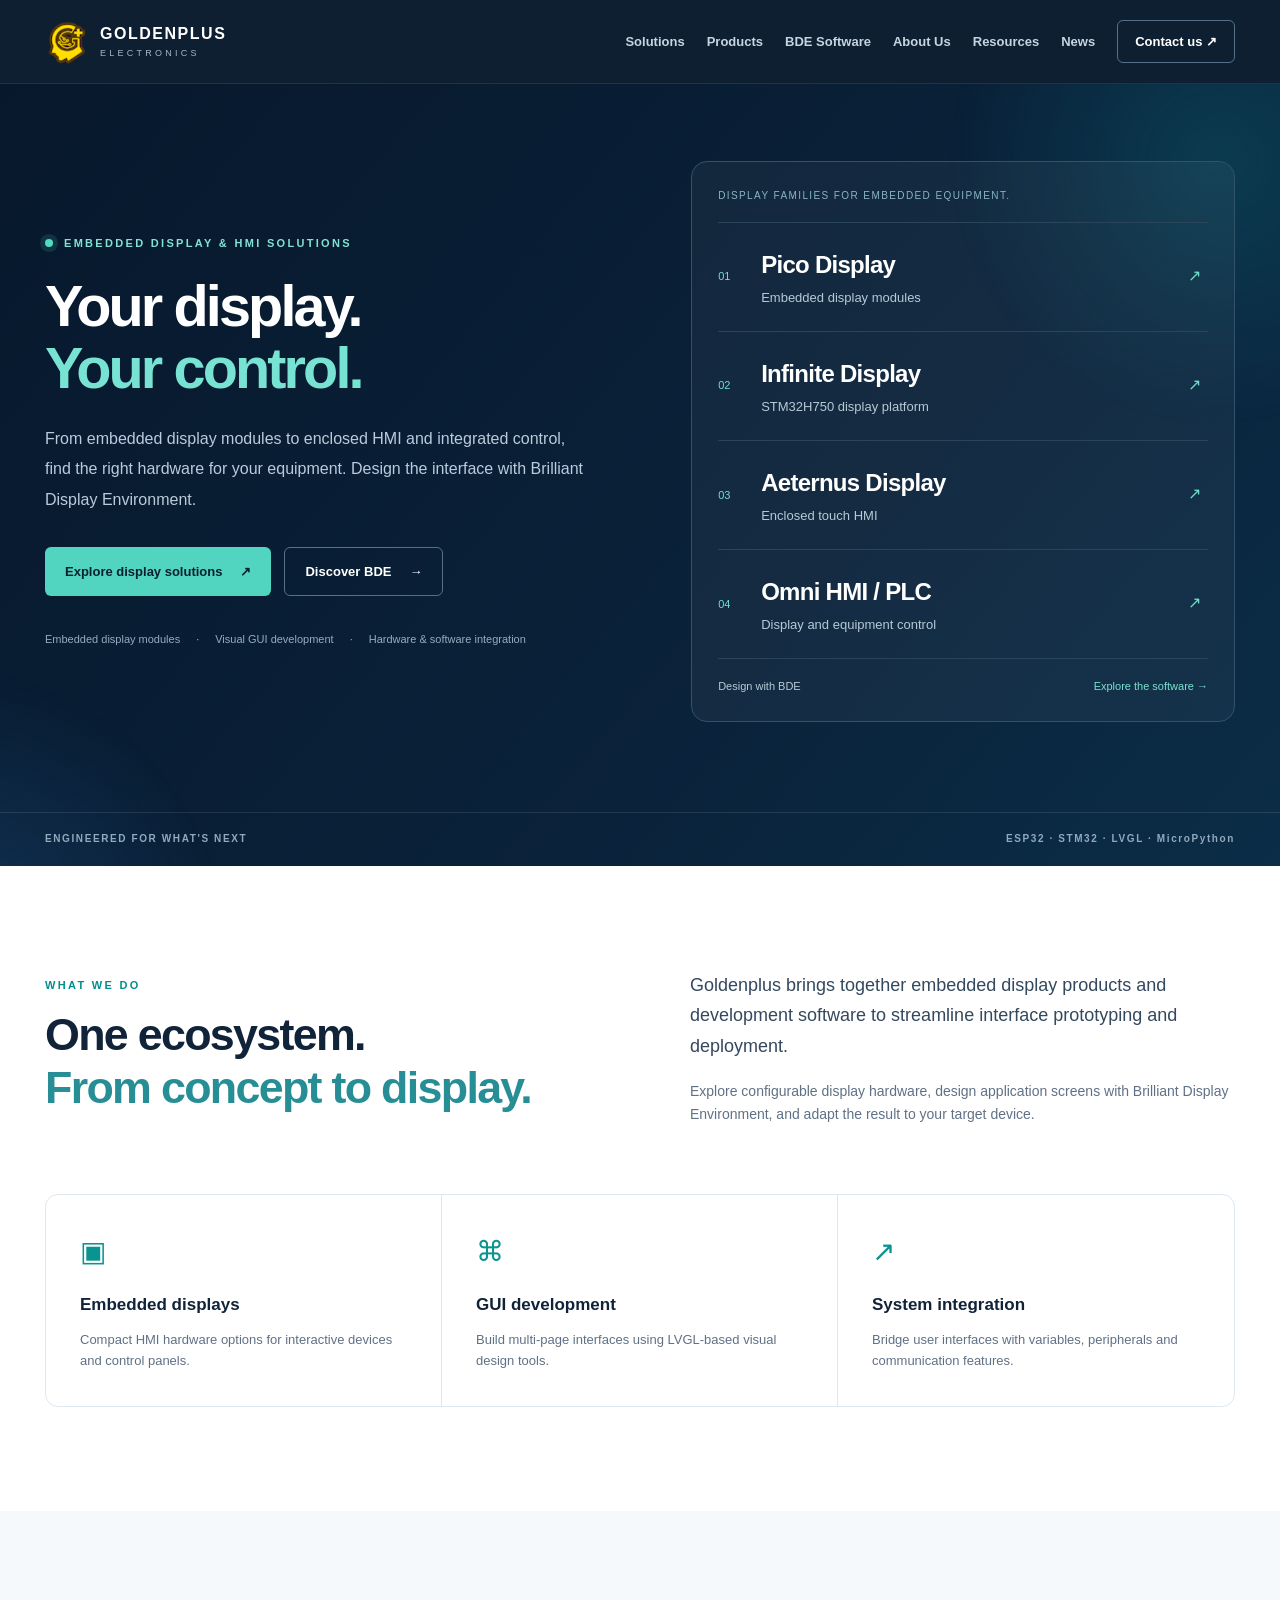
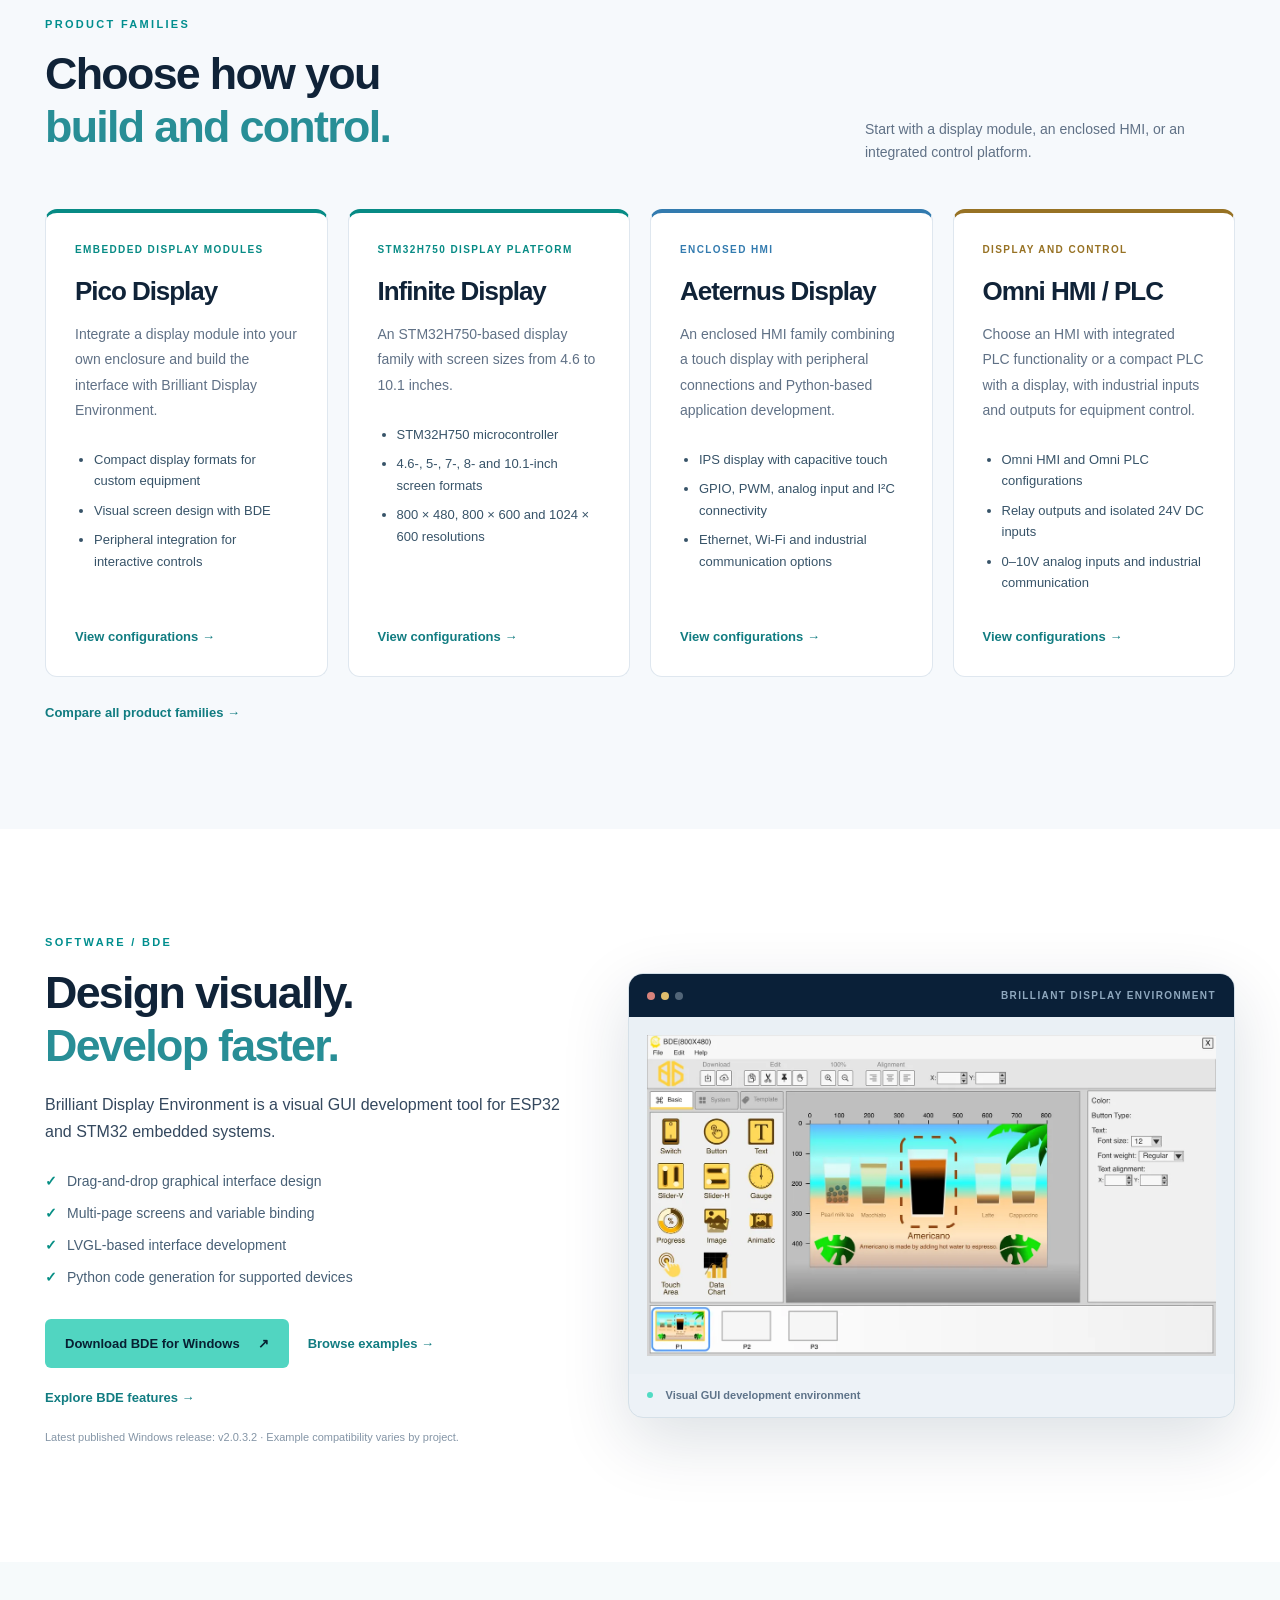
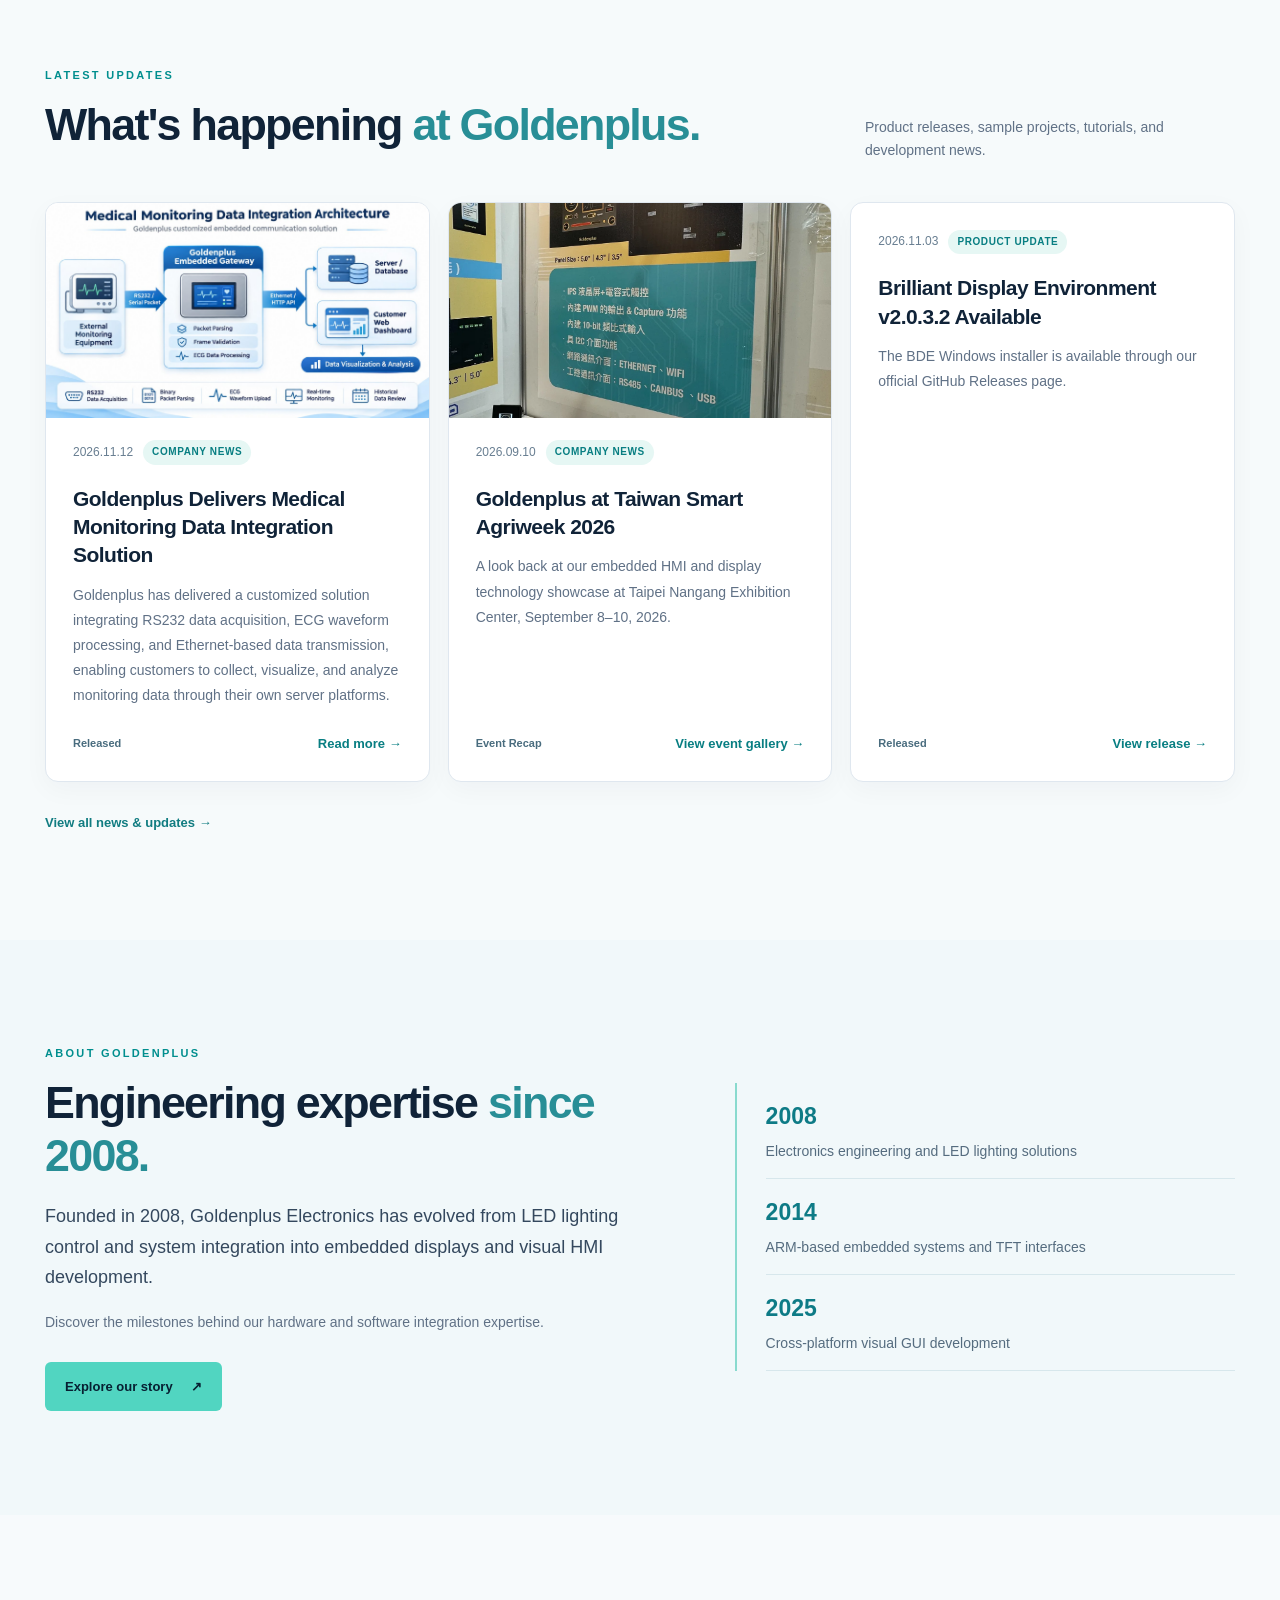
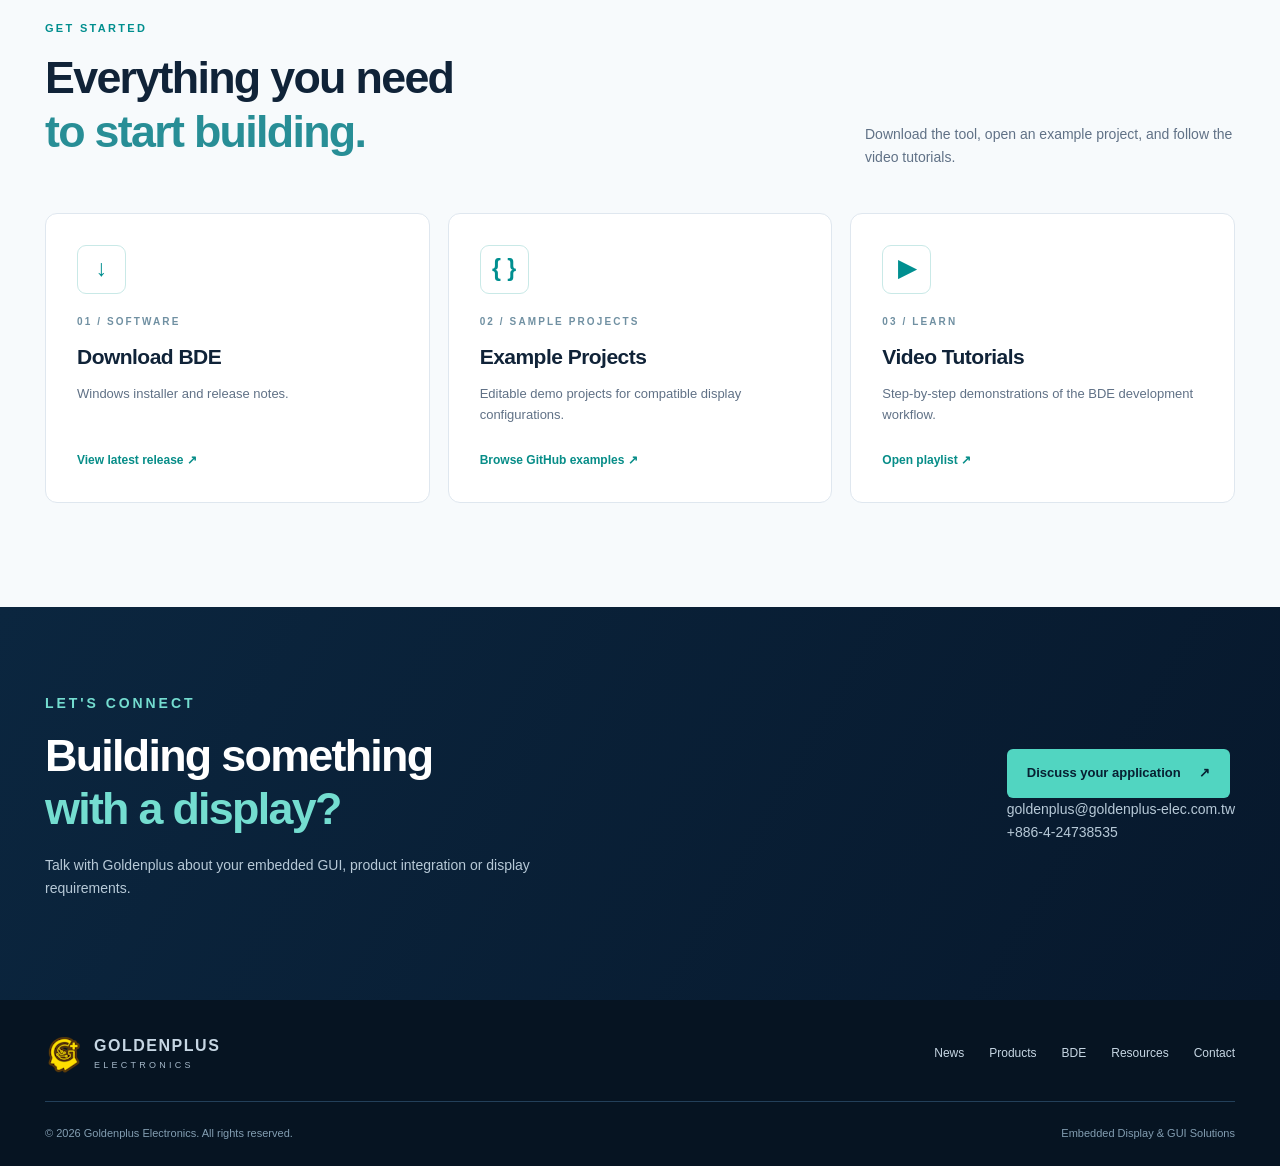
==== commit e1273a43: "Link BDE video tutorials to the YouTube playlist" ====
--- a/index.html
+++ b/index.html
@@ -93,7 +93,7 @@
 <div class="resources-grid">
 <a class="resource-card" href="https://github.com/ojamesla/BDE-Releases/releases/latest" rel="noopener noreferrer" target="_blank"><span class="resource-ico">↓</span><span class="resource-type">01 / SOFTWARE</span><h3>Download BDE</h3><p>Windows installer and release notes.</p><span class="resource-cta">View latest release ↗</span></a>
 <a class="resource-card" href="https://github.com/ojamesla/BDE-Examples" rel="noopener noreferrer" target="_blank"><span class="resource-ico">{ }</span><span class="resource-type">02 / SAMPLE PROJECTS</span><h3>Example Projects</h3><p>Editable demo projects for compatible display configurations.</p><span class="resource-cta">Browse GitHub examples ↗</span></a>
-<a class="resource-card" href="https://youtu.be/vJTLKdbB1n0" rel="noopener noreferrer" target="_blank"><span class="resource-ico">▶</span><span class="resource-type">03 / LEARN</span><h3>Video Tutorials</h3><p>Step-by-step demonstrations of the BDE development workflow.</p><span class="resource-cta">Watch tutorial ↗</span></a>
+<a class="resource-card" href="https://youtube.com/playlist?list=PLdJF7vnW2k5g&amp;si=AE0gchk6ZWpciCJO" rel="noopener noreferrer" target="_blank"><span class="resource-ico">▶</span><span class="resource-type">03 / LEARN</span><h3>Video Tutorials</h3><p>Step-by-step demonstrations of the BDE development workflow.</p><span class="resource-cta">Open playlist ↗</span></a>
 </div>
 </div>
 </section>
